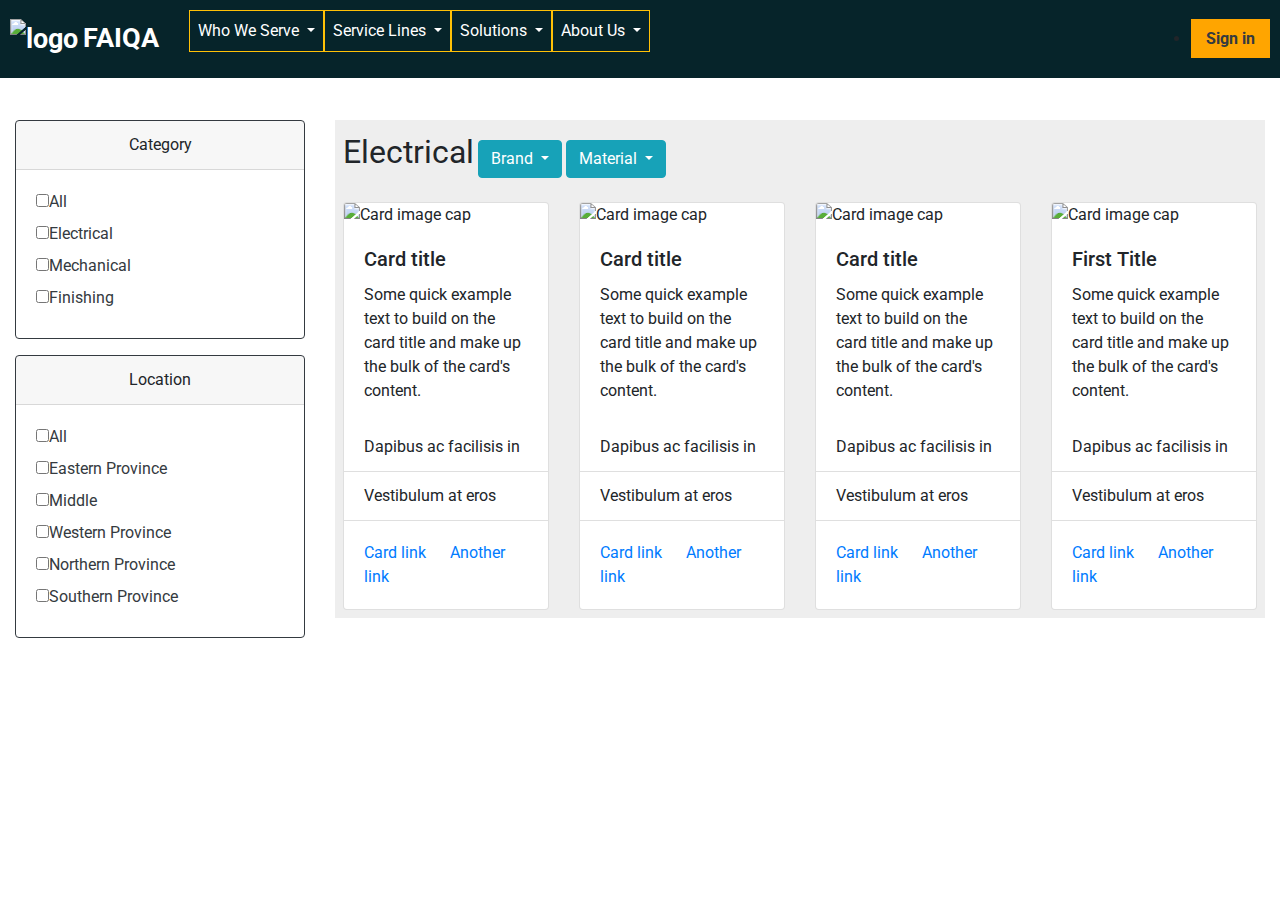
==== materials.html @ 988a04d4 "Update materials.html" ====
<!DOCTYPE html>
<html lang="en" dir="ltr">
  <head>
    <meta name="viewport" content="width=device-width, initial-scale=1.0, maximum-scale=1.0, user-scalable=no" charset="utf-8"/>
    <title>Faiqa</title>

    <!-- Bootstrap css & javascript links -->
     <link rel="stylesheet" href="https://stackpath.bootstrapcdn.com/bootstrap/4.4.1/css/bootstrap.min.css" integrity="sha384-Vkoo8x4CGsO3+Hhxv8T/Q5PaXtkKtu6ug5TOeNV6gBiFeWPGFN9MuhOf23Q9Ifjh" crossorigin="anonymous">
     <!-- CSS Style File -->
     <link rel="stylesheet" href="styles.css">
     <!-- Fonts -->
    <link href="https://fonts.googleapis.com/css2?family=Anton&display=swap" rel="stylesheet">
    <link href="https://fonts.googleapis.com/css2?family=Amiri:wght@700&display=swap" rel="stylesheet">
    <link href="https://fonts.googleapis.com/css2?family=Roboto&display=swap" rel="stylesheet">
    <!-- Font Awesome -->
    <script src="https://kit.fontawesome.com/ab5937a0f1.js" crossorigin="anonymous"></script>
    <style media="screen">
      .hide{
        position: absolute;
        visibility: hidden;
      }

    </style>
  </head>

  <body>
    <!-- Navigation Bar -->
    <nav class="navbar navbar-expand-lg navbar-dark fixed-top" style="padding: 10px; background-color: #06242a;">
      <a class="navbar-brand" href="index.html" style="font-weight: bold; font-size: 1.7rem; margin-right: 30px;"><img src="helmet.png" style="margin-right: 5px;" alt="logo">FAIQA</a>
      <button class="navbar-toggler" type="button" data-toggle="collapse" data-target="#navbarNavDropdown" aria-controls="navbarNavDropdown" aria-expanded="false" aria-label="Toggle navigation">
        <span class="navbar-toggler-icon"></span>
      </button>
      <div class="collapse navbar-collapse" id="navbarNavDropdown">
        <ul class="navbar-nav">
          <li class="nav-item dropdown">
            <a class="text-white nav-link dropdown-toggle border border-warning" href="#" id="navbarDropdownMenuLink" data-toggle="dropdown" aria-haspopup="true" aria-expanded="false">
              Who We Serve
            </a>
          <div class="dropdown-menu" aria-labelledby="navbarDropdownMenuLink">
            <a class="dropdown-item" href="#">Contractors</a>
            <a class="dropdown-item" href="#">Vendors</a>
            <a class="dropdown-item" href="#">Service Providers</a>
          </div>
        </li>
        <li class="nav-item dropdown">
          <a class="text-white nav-link dropdown-toggle border border-warning" href="#" id="navbarDropdownMenuLink" data-toggle="dropdown" aria-haspopup="true" aria-expanded="false">
            Service Lines
          </a>
          <div class="dropdown-menu" aria-labelledby="navbarDropdownMenuLink">
            <a class="dropdown-item" href="#">Residential Construction</a>
            <a class="dropdown-item" href="#">Commerical Construction</a>
            <a class="dropdown-item" href="#">Industrial Construction</a>
          </div>
        </li>
        <li class="nav-item dropdown">
          <a class="text-white nav-link dropdown-toggle border border-warning" href="#" id="navbarDropdownMenuLink" data-toggle="dropdown" aria-haspopup="true" aria-expanded="false">
            Solutions
          </a>
            <div class="dropdown-menu" aria-labelledby="navbarDropdownMenuLink">
              <a class="dropdown-item" href="#">Materials & Equipment<br>Marketplace</a>
              <a class="dropdown-item" href="vendors.html">Vendors & Service Providers<br>Marketplace</a>
              <a class="dropdown-item" href="#">Contractors Marketplace</a>
              <a class="dropdown-item" href="../workers/en.html">Workforce Marketplace</a>
            </div>
          </li>
          <li class="nav-item dropdown">
            <a class="mb-3 text-white nav-link dropdown-toggle border border-warning" href="#" id="navbarDropdownMenuLink" data-toggle="dropdown" aria-haspopup="true" aria-expanded="false">
              About Us
            </a>
            <div class="dropdown-menu" aria-labelledby="navbarDropdownMenuLink">
              <a class="dropdown-item" href="#">Our Team</a>
              <a class="dropdown-item" href="#">Resources</a>
              <a class="dropdown-item" href="#">Careers</a>
            </div>
          </li>
        </ul>
        <li class="nav-item" style="margin-left: auto;">
          <a class="text-dark signin" style="padding: 10px 15px; font-weight: bold; background-color: orange; cursor: pointer;">Sign in</a>
        </li>
      </div>
    </nav>
      <!-- /////////////////////////////////////////////////// CONTENT //////////////////////////////////// -->
    <div class="container-fluid" style="margin-top: 120px;">
      <div class="row">
        <div class="col-sm-12 col-md-3 col-lg-3">
              <div class="card border-dark mb-3" style="max-width: 100%;">
                <div class="card-header" align="center">Category</div>
                <div class="card-body text-dark">
                  <div class="checkbox">
                    <label><input type="checkbox" id="allCategories" value="">All</label>
                  </div>
                  <div class="checkbox elecBox">
                    <label><input type="checkbox" id="electrical" value="">Electrical</label>
                  </div>
                  <div class="checkbox">
                    <label><input type="checkbox" id="mechanical" value="">Mechanical</label>
                  </div>
                  <div class="checkbox disabled">
                    <label><input type="checkbox" id="finishing" value="">Finishing</label>
                  </div>
                </div>
              </div>
              <div class="card border-dark mb-3" style="max-width: 100%;">
                <div class="card-header" align="center">Location</div>
                <div class="card-body text-dark">
                  <div class="checkbox">
                    <label><input type="checkbox" id="allLocations" value="">All</label>
                  </div>
                  <div class="checkbox">
                    <label><input type="checkbox" id="east" value="">Eastern Province</label>
                  </div>
                  <div class="checkbox">
                    <label><input type="checkbox" id="middle" value="">Middle</label>
                  </div>
                  <div class="checkbox disabled">
                    <label><input type="checkbox" id="west" value="">Western Province</label>
                  </div>
                  <div class="checkbox disabled">
                    <label><input type="checkbox" id="north" value="">Northern Province</label>
                  </div>
                  <div class="checkbox disabled">
                    <label><input type="checkbox" id="south" value="">Southern Province</label>
                  </div>
                </div>
              </div>
        </div>
        <div class="col-sm-12 col-md-9 col-lg-9">
          <div class="p-2 mw-100" style="background-color: #eeeeee">
            <span style="font-size: 2rem;">Electrical</span>
            <!-- //////////// Dropdown Menu /////////////// -->
            <div class="btn-group">
              <button type="button" class="btn btn-info dropdown-toggle" data-toggle="dropdown" aria-haspopup="true" aria-expanded="false">
                Brand
              </button>
              <div class="dropdown-menu">
                <form class="px-4 py-3">
                  <div class="form-check">
                    <input type="checkbox" class="form-check-input" id="dropdownCheck">
                    <label class="form-check-label" for="dropdownCheck">
                      GE
                    </label>
                  </div>
                  <div class="form-check">
                    <input type="checkbox" class="form-check-input" id="dropdownCheck">
                    <label class="form-check-label" for="dropdownCheck">
                      Philips
                    </label>
                  </div>
                </form>
              </div>
            </div>
            <!-- /////////////////////END OF DROPDOWN MENU////////// -->
            <!-- //////////// Dropdown Menu /////////////// -->
            <div class="btn-group">
              <button type="button" class="btn btn-info dropdown-toggle" data-toggle="dropdown" aria-haspopup="true" aria-expanded="false">
                Material
              </button>
              <div class="dropdown-menu">
                <form class="px-4 py-3">
                  <div class="form-check">
                    <input type="checkbox" class="form-check-input" id="dropdownCheck">
                    <label class="form-check-label" for="dropdownCheck">
                      Lamps
                    </label>
                  </div>
                  <div class="form-check">
                    <input type="checkbox" class="form-check-input" id="dropdownCheck">
                    <label class="form-check-label" for="dropdownCheck">
                      Switches
                    </label>
                  </div>
                </form>
              </div>
            </div>
            <!-- /////////////////////END OF DROPDOWN MENU////////// -->

            <!-- /////////////////////////// START CARDS ///////////////////////// -->
            <div class="row mt-4">
              <div class="col-sm-12 col-md-6 col-lg-3">
                <div class="card products w-100" style="width: 18rem;">
                  <img class="card-img-top" src="images\electrical\lamps\lamp1.jpg" alt="Card image cap">
                  <div class="card-body">
                    <h5 class="card-title">Card title</h5>
                    <p class="card-text">Some quick example text to build on the card title and make up the bulk of the card's content.</p>
                  </div>
                  <ul class="list-group list-group-flush">
                    <li class="list-group-item">Dapibus ac facilisis in</li>
                    <li class="list-group-item">Vestibulum at eros</li>
                  </ul>
                  <div class="card-body">
                    <a href="#" class="card-link">Card link</a>
                    <a href="#" class="card-link">Another link</a>
                  </div>
                </div>
              </div>
              <div class="col-sm-12 col-md-6 col-lg-3">
                <div class="card products w-100" style="width: 18rem;">
                  <img class="card-img-top" src="images\electrical\lamps\lamp2.jpg" alt="Card image cap">
                  <div class="card-body">
                    <h5 class="card-title">Card title</h5>
                    <p class="card-text">Some quick example text to build on the card title and make up the bulk of the card's content.</p>
                  </div>
                  <ul class="list-group list-group-flush">
                    <li class="list-group-item">Dapibus ac facilisis in</li>
                    <li class="list-group-item">Vestibulum at eros</li>
                  </ul>
                  <div class="card-body">
                    <a href="#" class="card-link">Card link</a>
                    <a href="#" class="card-link">Another link</a>
                  </div>
                </div>
              </div>
              <div class="col-sm-12 col-md-6 col-lg-3">
                <div class="card products w-100" style="width: 18rem;">
                  <img class="card-img-top" src="images\electrical\lamps\lamp3.jpg" alt="Card image cap">
                  <div class="card-body">
                    <h5 class="card-title">Card title</h5>
                    <p class="card-text">Some quick example text to build on the card title and make up the bulk of the card's content.</p>
                  </div>
                  <ul class="list-group list-group-flush">
                    <li class="list-group-item">Dapibus ac facilisis in</li>
                    <li class="list-group-item">Vestibulum at eros</li>
                  </ul>
                  <div class="card-body">
                    <a href="#" class="card-link">Card link</a>
                    <a href="#" class="card-link">Another link</a>
                  </div>
                </div>
              </div>
              <div class="col-sm-12 col-md-6 col-lg-3">
                <div class="card products w-100" style="width: 18rem;">
                  <img class="card-img-top" src="images\electrical\lamps\lamp4.jpg" alt="Card image cap">
                  <div class="card-body">
                    <h5 class="card-title">First Title</h5>
                    <p class="card-text">Some quick example text to build on the card title and make up the bulk of the card's content.</p>
                  </div>
                  <ul class="list-group list-group-flush">
                    <li class="list-group-item">Dapibus ac facilisis in</li>
                    <li class="list-group-item">Vestibulum at eros</li>
                  </ul>
                  <div class="card-body">
                    <a href="#" class="card-link">Card link</a>
                    <a href="#" class="card-link">Another link</a>
                  </div>
                </div>
              </div>
            </div>
          </div>
        </div>
    <!-- JavaScript Bootstrap Links -->
    <script src="zenscroll-latest\zenscroll-min.js"></script>
    <script src="https://code.jquery.com/jquery-3.4.1.slim.min.js" integrity="sha384-J6qa4849blE2+poT4WnyKhv5vZF5SrPo0iEjwBvKU7imGFAV0wwj1yYfoRSJoZ+n" crossorigin="anonymous"></script>
    <script src="https://cdn.jsdelivr.net/npm/popper.js@1.16.0/dist/umd/popper.min.js" integrity="sha384-Q6E9RHvbIyZFJoft+2mJbHaEWldlvI9IOYy5n3zV9zzTtmI3UksdQRVvoxMfooAo" crossorigin="anonymous"></script>
    <script src="https://stackpath.bootstrapcdn.com/bootstrap/4.4.1/js/bootstrap.min.js" integrity="sha384-wfSDF2E50Y2D1uUdj0O3uMBJnjuUD4Ih7YwaYd1iqfktj0Uod8GCExl3Og8ifwB6" crossorigin="anonymous"></script>

    <script type="text/javascript">
    document.querySelector(".signin").addEventListener("click", function(){
      document.querySelector(".signin").classList.add("dim");
      setTimeout(function(){document.querySelector(".signin").classList.remove("dim");}, 150);
    });
    //////////// Testing the Output /////////////////
    console.log(document.getElementsByName("finishingG").length);
    console.log(document.getElementsByName("finishingG")[0].innerText);
    console.log(document.getElementsByName("finishingG")[1].innerText);
    //////////////////////////////////////////////////

    function removeMechanical(){
      document.getElementsByName("mechanicalG")[0].classList.add("hide");
      document.getElementsByName("mechanicalG")[1].classList.add("hide");
    }
    function showMechanical(){
      document.getElementsByName("mechanicalG")[0].classList.remove("hide");
      document.getElementsByName("mechanicalG")[1].classList.remove("hide");
    }
    function removeFinighing(){
      document.getElementsByName("finishingG")[0].classList.add("hide");
      document.getElementsByName("finishingG")[1].classList.add("hide");
    }
    function showFinighing(){
      document.getElementsByName("finishingG")[0].classList.remove("hide");
      document.getElementsByName("finishingG")[1].classList.remove("hide");
    }
    function removeElectrical(){
      document.getElementsByName("electricalG")[0].classList.add("hide");
      document.getElementsByName("electricalG")[1].classList.add("hide");
    }
    function showElectrical(){
      document.getElementsByName("electricalG")[0].classList.remove("hide");
      document.getElementsByName("electricalG")[1].classList.remove("hide");
    }
    function showAllCategories(){
      showFinighing();
      showElectrical();
      showMechanical();
    }

    document.addEventListener("click", function(){
      if(document.getElementById('allCategories').checked || (document.getElementById('electrical').checked &&
      document.getElementById('mechanical').checked &&
      document.getElementById('finishing').checked)){

          document.getElementById('electrical').checked = false;
          document.getElementById('mechanical').checked = false;
          document.getElementById('finishing').checked = false;
          document.getElementById('allCategories').checked = true;

          document.getElementById("electrical").disabled = true;
          document.getElementById("mechanical").disabled = true;
          document.getElementById("finishing").disabled = true;

          showAllCategories();
      }
      else if(!document.getElementById('allCategories').checked){
        document.getElementById("electrical").disabled = false;
        document.getElementById("mechanical").disabled = false;
        document.getElementById("finishing").disabled = false;
      }
      //////////// Electrical Vendors Only ///////
      if(document.getElementById('electrical').checked &&
      !document.getElementById('mechanical').checked &&
      !document.getElementById('finishing').checked)
      {
        showElectrical();
        removeMechanical();
        removeFinighing();
      }
      else if(!document.getElementById('electrical').checked &&
      !document.getElementById('mechanical').checked &&
      !document.getElementById('finishing').checked)
      {
        showAllCategories();
      }
      //////////// Mechanical Vendors Only ///////
      if(document.getElementById('mechanical').checked &&
      !document.getElementById('electrical').checked &&
      !document.getElementById('finishing').checked)
      {
        showMechanical();
        removeElectrical();
        removeFinighing();
      }
      else if(!document.getElementById('electrical').checked &&
      !document.getElementById('mechanical').checked &&
      !document.getElementById('finishing').checked)
      {
        showAllCategories();
      }
      //////////// Finishing Vendors Only ///////
      if(document.getElementById('finishing').checked &&
      !document.getElementById('mechanical').checked &&
      !document.getElementById('electrical').checked)
      {
        showFinighing();
        removeElectrical();
        removeMechanical();
      }
      else if(!document.getElementById('electrical').checked &&
      !document.getElementById('mechanical').checked &&
      !document.getElementById('finishing').checked)
      {
        showAllCategories();
      }
      ////////////////Mechanical & Electrical Vendors Only //////
      if(document.getElementById('electrical').checked &&
      document.getElementById('mechanical').checked &&
      !document.getElementById('finishing').checked)
      {
        showElectrical();
        showMechanical();
        removeFinighing();
      }
      else if(!document.getElementById('electrical').checked &&
      !document.getElementById('mechanical').checked &&
      !document.getElementById('finishing').checked)
      {
        showAllCategories();
      }
      ////////////////Mechanical & Finishing Vendors Only //////
      if(document.getElementById('finishing').checked &&
      document.getElementById('mechanical').checked &&
      !document.getElementById('electrical').checked)
      {
        removeElectrical();
        showMechanical();
        showFinighing();
      }
      else if(!document.getElementById('electrical').checked &&
      !document.getElementById('mechanical').checked &&
      !document.getElementById('finishing').checked)
      {
        showAllCategories();
      }
    });
      // vendorsArray[0].classList.add("hide");
      // vendorsArray[1].classList.add("hide");
      // vendorsArray[2].classList.add("hide");

    // document.addEventListener("click", function(){

    //
    // });
      // if(document.getElementById("allCategories").checked)
      // {
      //   document.getElementById("electrical").disabled = true;
      //   document.getElementById("mechanical").disabled = true;
      //   document.getElementById("finishing").disabled = true;
      // }
      // if(!document.getElementById("allCategories").checked)
      // {
      //   document.getElementById("electrical").disabled = false;
      //   document.getElementById("mechanical").disabled = false;
      //   document.getElementById("finishing").disabled = false;
      // }
      // /////////
      // if(document.getElementById('electrical').checked){
      //   document.getElementById("allCategories").disabled = true;
      //   document.getElementsByName("mechanicalG")[0].classList.add("hide");
      //   document.getElementsByName("finishingG")[0].classList.add("hide");
      // }
      // if(!document.getElementById('electrical').checked){
      //   document.getElementById("allCategories").disabled = false;
      //   document.getElementsByName("mechanicalG")[0].classList.remove("hide");
      //   document.getElementsByName("finishingG")[0].classList.remove("hide");
      // }
      // ////////
      // if(document.getElementById('mechanical').checked){
      //   document.getElementById("allCategories").disabled = true;
      //   document.getElementsByName("electricalG")[0].classList.add("hide");
      //   document.getElementsByName("finishingG")[0].classList.add("hide");
      // }
      // if(!document.getElementById('mechanical').checked){
      //   document.getElementById("allCategories").disabled = false;
      //   document.getElementsByName("electricalG")[0].classList.remove("hide");
      //   document.getElementsByName("finishingG")[0].classList.remove("hide");
      // }
    //
    // });

    </script>
  </body>
</html>
---- styles.css ----
body {
    overflow-x: hidden;
    box-sizing: border-box;
    width: auto;
}
.dim{
opacity: 0.5;
}
.row {
    margin-right: -15px;
    margin-left: -15px;
}
.learnmore:hover{
  cursor: pointer;
}
.fab:hover{
  opacity: 0.7;
  cursor: pointer;
}
@media screen and (min-width: 768px) {
  .vendorsContainer{
    margin: 100px;
  }
}
@media screen and (min-width: 768px) {
  footer .brdr{
    border-right: solid 2px;
    border-color: orange;
  }
}
@media screen and (max-width: 768px) {
  footer .brdr{
    border-bottom: solid 2px;
    border-color: orange;
  }
}
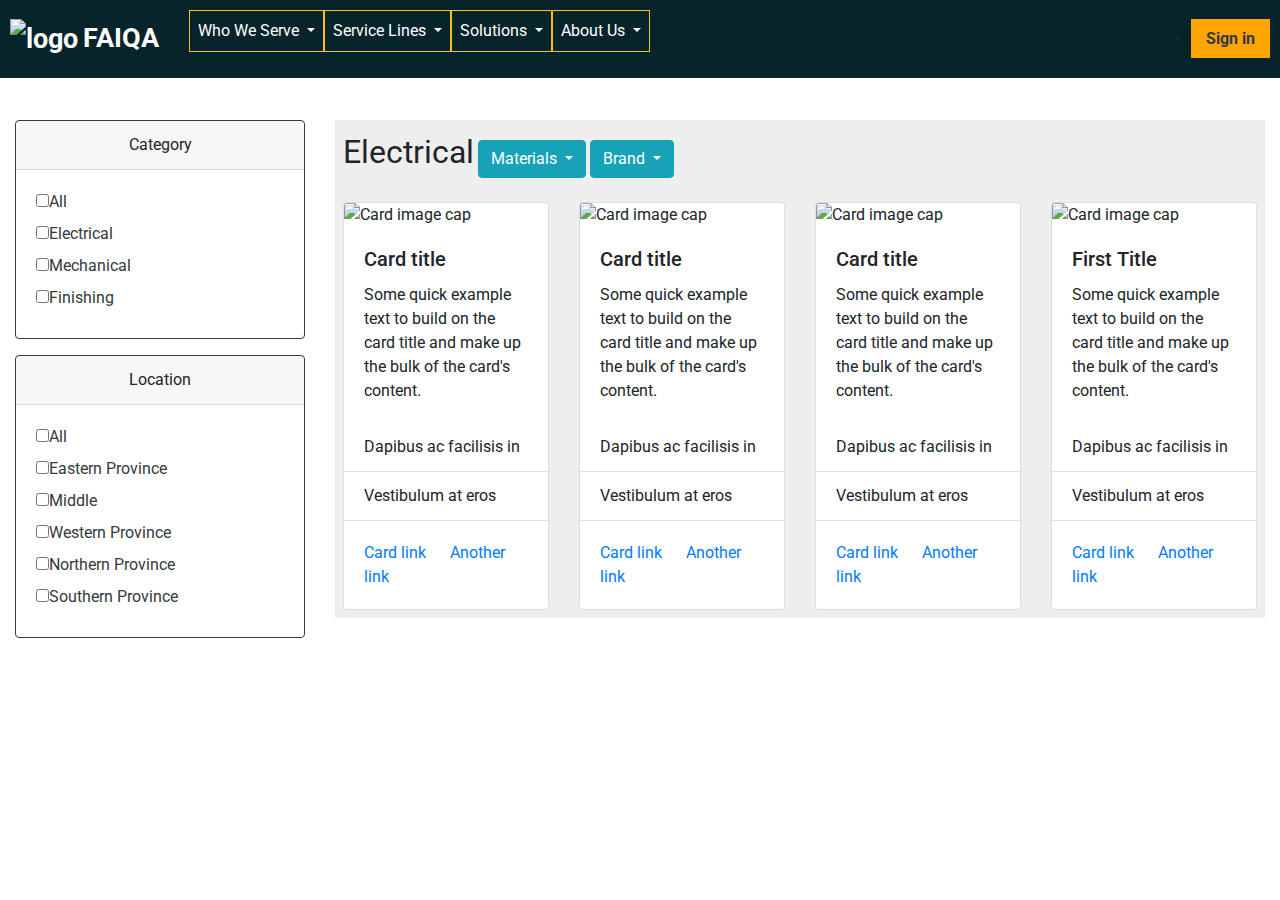
==== commit 37447b92: "Update materials.html" ====
--- a/materials.html
+++ b/materials.html
@@ -130,30 +130,7 @@
             <!-- //////////// Dropdown Menu /////////////// -->
             <div class="btn-group">
               <button type="button" class="btn btn-info dropdown-toggle" data-toggle="dropdown" aria-haspopup="true" aria-expanded="false">
-                Brand
-              </button>
-              <div class="dropdown-menu">
-                <form class="px-4 py-3">
-                  <div class="form-check">
-                    <input type="checkbox" class="form-check-input" id="dropdownCheck">
-                    <label class="form-check-label" for="dropdownCheck">
-                      GE
-                    </label>
-                  </div>
-                  <div class="form-check">
-                    <input type="checkbox" class="form-check-input" id="dropdownCheck">
-                    <label class="form-check-label" for="dropdownCheck">
-                      Philips
-                    </label>
-                  </div>
-                </form>
-              </div>
-            </div>
-            <!-- /////////////////////END OF DROPDOWN MENU////////// -->
-            <!-- //////////// Dropdown Menu /////////////// -->
-            <div class="btn-group">
-              <button type="button" class="btn btn-info dropdown-toggle" data-toggle="dropdown" aria-haspopup="true" aria-expanded="false">
-                Material
+                Materials
               </button>
               <div class="dropdown-menu">
                 <form class="px-4 py-3">
@@ -173,6 +150,29 @@
               </div>
             </div>
             <!-- /////////////////////END OF DROPDOWN MENU////////// -->
+            <!-- //////////// Dropdown Menu /////////////// -->
+            <div class="btn-group">
+              <button type="button" class="btn btn-info dropdown-toggle" data-toggle="dropdown" aria-haspopup="true" aria-expanded="false">
+                Brand
+              </button>
+              <div class="dropdown-menu">
+                <form class="px-4 py-3">
+                  <div class="form-check">
+                    <input type="checkbox" class="form-check-input" id="dropdownCheck">
+                    <label class="form-check-label" for="dropdownCheck">
+                      General Electric
+                    </label>
+                  </div>
+                  <div class="form-check">
+                    <input type="checkbox" class="form-check-input" id="dropdownCheck">
+                    <label class="form-check-label" for="dropdownCheck">
+                      Philips
+                    </label>
+                  </div>
+                </form>
+              </div>
+            </div>
+            <!-- /////////////////////END OF DROPDOWN MENU////////// -->
 
             <!-- /////////////////////////// START CARDS ///////////////////////// -->
             <div class="row mt-4">
@@ -195,7 +195,7 @@
               </div>
               <div class="col-sm-12 col-md-6 col-lg-3">
                 <div class="card products w-100" style="width: 18rem;">
-                  <img class="card-img-top" src="images\electrical\lamps\lamp2.jpg" alt="Card image cap">
+                  <img class="card-img-top" src="images\electrical\lamps\lamp1.jpg" alt="Card image cap">
                   <div class="card-body">
                     <h5 class="card-title">Card title</h5>
                     <p class="card-text">Some quick example text to build on the card title and make up the bulk of the card's content.</p>
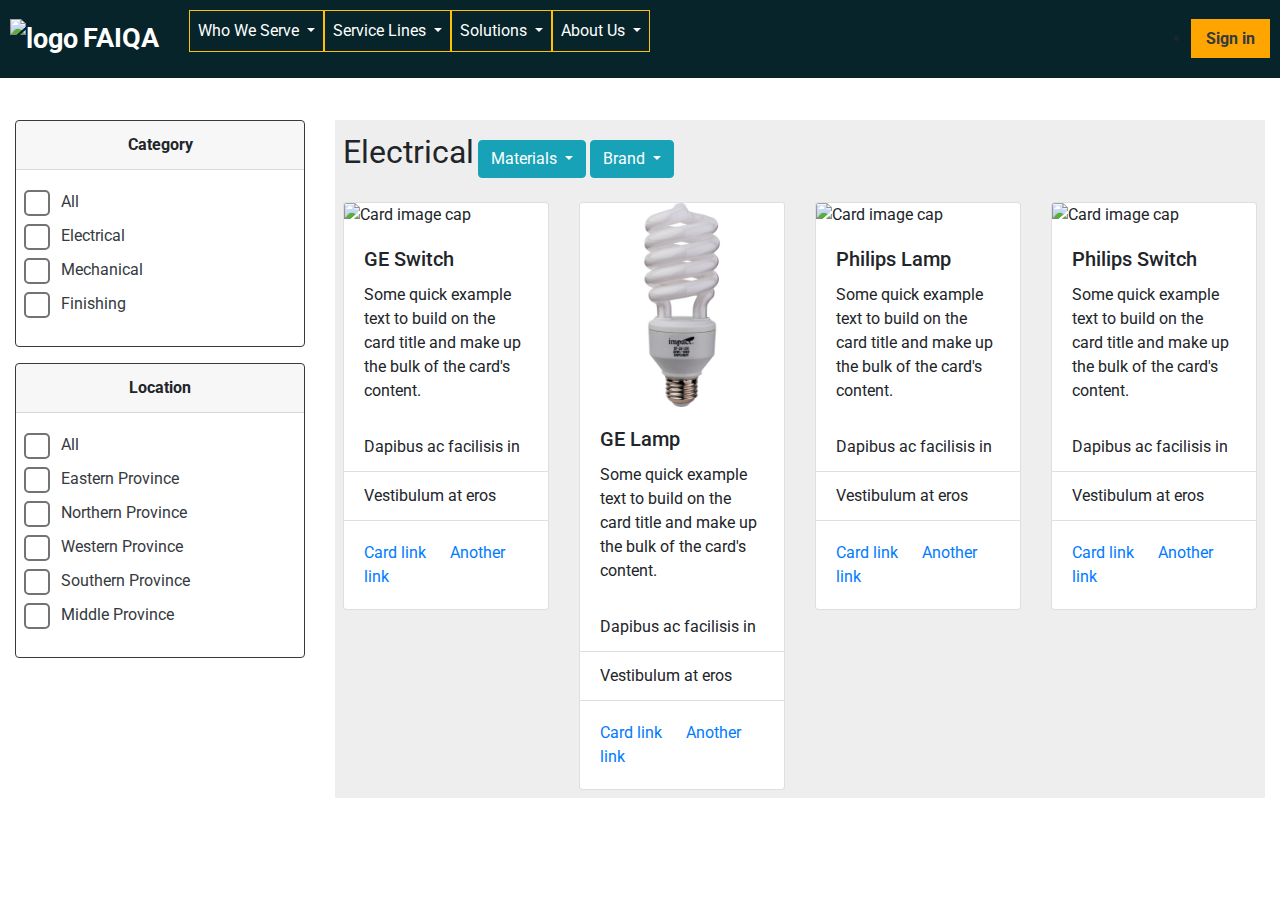
==== commit 6d682006: "updated website files" ====
--- a/materials.html
+++ b/materials.html
@@ -3,7 +3,6 @@
   <head>
     <meta name="viewport" content="width=device-width, initial-scale=1.0, maximum-scale=1.0, user-scalable=no" charset="utf-8"/>
     <title>Faiqa</title>
-
     <!-- Bootstrap css & javascript links -->
      <link rel="stylesheet" href="https://stackpath.bootstrapcdn.com/bootstrap/4.4.1/css/bootstrap.min.css" integrity="sha384-Vkoo8x4CGsO3+Hhxv8T/Q5PaXtkKtu6ug5TOeNV6gBiFeWPGFN9MuhOf23Q9Ifjh" crossorigin="anonymous">
      <!-- CSS Style File -->
@@ -14,17 +13,10 @@
     <link href="https://fonts.googleapis.com/css2?family=Roboto&display=swap" rel="stylesheet">
     <!-- Font Awesome -->
     <script src="https://kit.fontawesome.com/ab5937a0f1.js" crossorigin="anonymous"></script>
-    <style media="screen">
-      .hide{
-        position: absolute;
-        visibility: hidden;
-      }
-
-    </style>
   </head>
 
   <body>
-    <!-- Navigation Bar -->
+<!-- ////////////////////////////////////// START NAVIGATION BAR ////////////////////////////////////////// -->
     <nav class="navbar navbar-expand-lg navbar-dark fixed-top" style="padding: 10px; background-color: #06242a;">
       <a class="navbar-brand" href="index.html" style="font-weight: bold; font-size: 1.7rem; margin-right: 30px;"><img src="helmet.png" style="margin-right: 5px;" alt="logo">FAIQA</a>
       <button class="navbar-toggler" type="button" data-toggle="collapse" data-target="#navbarNavDropdown" aria-controls="navbarNavDropdown" aria-expanded="false" aria-label="Toggle navigation">
@@ -60,7 +52,6 @@
               <a class="dropdown-item" href="#">Materials & Equipment<br>Marketplace</a>
               <a class="dropdown-item" href="vendors.html">Vendors & Service Providers<br>Marketplace</a>
               <a class="dropdown-item" href="#">Contractors Marketplace</a>
-              <a class="dropdown-item" href="../workers/en.html">Workforce Marketplace</a>
             </div>
           </li>
           <li class="nav-item dropdown">
@@ -79,55 +70,105 @@
         </li>
       </div>
     </nav>
-      <!-- /////////////////////////////////////////////////// CONTENT //////////////////////////////////// -->
+<!-- ///////////////////////////////// END NAVIGATION BAR //////////////////////////////////// -->
+
+<!-- //////////////////////////////////// START PAGE CONTENT ////////////////////////////////////// -->
+
+<!-- //////////////////////////////// START CATEGORY FILTERING MENUS /////////////////////////////////// -->
     <div class="container-fluid" style="margin-top: 120px;">
       <div class="row">
         <div class="col-sm-12 col-md-3 col-lg-3">
               <div class="card border-dark mb-3" style="max-width: 100%;">
-                <div class="card-header" align="center">Category</div>
+                <div class="card-header" align="center" style="font-weight: bold;">Category</div>
                 <div class="card-body text-dark">
-                  <div class="checkbox">
-                    <label><input type="checkbox" id="allCategories" value="">All</label>
-                  </div>
-                  <div class="checkbox elecBox">
-                    <label><input type="checkbox" id="electrical" value="">Electrical</label>
-                  </div>
-                  <div class="checkbox">
-                    <label><input type="checkbox" id="mechanical" value="">Mechanical</label>
-                  </div>
-                  <div class="checkbox disabled">
-                    <label><input type="checkbox" id="finishing" value="">Finishing</label>
-                  </div>
-                </div>
-              </div>
+                    <div class="checkbox ml-2">
+                      <label class="checkbox-bootstrap checkbox-lg">
+                          <input type="checkbox" id="allCategories">
+                          <span class="checkbox-placeholder"></span>
+                          All
+                      </label>
+                    </div>
+                    <div class="checkbox ml-2">
+                      <label class="checkbox-bootstrap checkbox-lg">
+                         <input type="checkbox" id="electrical">
+                         <span class="checkbox-placeholder"></span>
+                         Electrical
+                      </label>
+                    </div>
+                    <div class="checkbox ml-2">
+                      <label class="checkbox-bootstrap checkbox-lg">
+                          <input type="checkbox" id="mechanical">
+                          <span class="checkbox-placeholder"></span>
+                          Mechanical
+                      </label>
+                    </div>
+                    <div class="checkbox ml-2">
+                      <label class="checkbox-bootstrap checkbox-lg">
+                         <input type="checkbox" id="finishing">
+                         <span class="checkbox-placeholder"></span>
+                         Finishing
+                      </label>
+                    </div>
+                </div>
+              </div>
+<!-- //////////////////////////////// END CATEGORY FILTERING MENUS /////////////////////////////////// -->
+
+<!-- //////////////////////////////// START LOCATION FILTERING MENUS /////////////////////////////////// -->
               <div class="card border-dark mb-3" style="max-width: 100%;">
-                <div class="card-header" align="center">Location</div>
+                <div class="card-header" align="center" style="font-weight: bold;">Location</div>
                 <div class="card-body text-dark">
-                  <div class="checkbox">
-                    <label><input type="checkbox" id="allLocations" value="">All</label>
-                  </div>
-                  <div class="checkbox">
-                    <label><input type="checkbox" id="east" value="">Eastern Province</label>
-                  </div>
-                  <div class="checkbox">
-                    <label><input type="checkbox" id="middle" value="">Middle</label>
-                  </div>
-                  <div class="checkbox disabled">
-                    <label><input type="checkbox" id="west" value="">Western Province</label>
-                  </div>
-                  <div class="checkbox disabled">
-                    <label><input type="checkbox" id="north" value="">Northern Province</label>
-                  </div>
-                  <div class="checkbox disabled">
-                    <label><input type="checkbox" id="south" value="">Southern Province</label>
+                  <div class="checkbox ml-2">
+                    <label class="checkbox-bootstrap checkbox-lg">
+                       <input type="checkbox" id="allLocations">
+                       <span class="checkbox-placeholder"></span>
+                       All
+                    </label>
+                  </div>
+                  <div class="checkbox ml-2">
+                    <label class="checkbox-bootstrap checkbox-lg">
+                       <input type="checkbox" id="east">
+                       <span class="checkbox-placeholder"></span>
+                       Eastern Province
+                    </label>
+                  </div>
+                  <div class="checkbox ml-2">
+                    <label class="checkbox-bootstrap checkbox-lg">
+                       <input type="checkbox" id="north">
+                       <span class="checkbox-placeholder"></span>
+                       Northern Province
+                    </label>
+                  </div>
+                  <div class="checkbox ml-2">
+                    <label class="checkbox-bootstrap checkbox-lg">
+                       <input type="checkbox" id="west">
+                       <span class="checkbox-placeholder"></span>
+                       Western Province
+                    </label>
+                  </div>
+                  <div class="checkbox ml-2">
+                    <label class="checkbox-bootstrap checkbox-lg">
+                       <input type="checkbox" id="south">
+                       <span class="checkbox-placeholder"></span>
+                       Southern Province
+                    </label>
+                  </div>
+                  <div class="checkbox ml-2">
+                    <label class="checkbox-bootstrap checkbox-lg">
+                       <input type="checkbox" id="middle">
+                       <span class="checkbox-placeholder"></span>
+                       Middle Province
+                    </label>
                   </div>
                 </div>
               </div>
         </div>
-        <div class="col-sm-12 col-md-9 col-lg-9">
-          <div class="p-2 mw-100" style="background-color: #eeeeee">
-            <span style="font-size: 2rem;">Electrical</span>
-            <!-- //////////// Dropdown Menu /////////////// -->
+<!-- //////////////////////////////// END LOCATION FILTERING MENUS /////////////////////////////////// -->
+
+<!-- /////////////////////////////// START ELECTRICAL PRODUCTS MAIN CARD /////////////////////////////-->
+      <div class="col-sm-12 col-md-9 col-lg-9">
+        <div class="p-2 mw-100" style="background-color: #eeeeee">
+          <span style="font-size: 2rem;">Electrical</span>
+<!-- ///////////////////////////////// START MATERIALS FILTERING MENUS /////////////////////////////////// -->
             <div class="btn-group">
               <button type="button" class="btn btn-info dropdown-toggle" data-toggle="dropdown" aria-haspopup="true" aria-expanded="false">
                 Materials
@@ -135,52 +176,65 @@
               <div class="dropdown-menu">
                 <form class="px-4 py-3">
                   <div class="form-check">
-                    <input type="checkbox" class="form-check-input" id="dropdownCheck">
-                    <label class="form-check-label" for="dropdownCheck">
+                    <input type="checkbox" class="form-check-input" id="allElectricalMaterialsCheckbox">
+                    <label class="form-check-label" for="allElectricalMaterialsCheckbox">
+                      All
+                    </label>
+                  </div>
+                  <div class="form-check">
+                    <input type="checkbox" class="form-check-input" id="lampsMaterialsCheckbox">
+                    <label class="form-check-label" for="lampsMaterialsCheckbox">
                       Lamps
                     </label>
                   </div>
                   <div class="form-check">
-                    <input type="checkbox" class="form-check-input" id="dropdownCheck">
-                    <label class="form-check-label" for="dropdownCheck">
+                    <input type="checkbox" class="form-check-input" id="switchesMaterialsCheckbox">
+                    <label class="form-check-label" for="switchesMaterialsCheckbox">
                       Switches
                     </label>
                   </div>
                 </form>
               </div>
             </div>
-            <!-- /////////////////////END OF DROPDOWN MENU////////// -->
-            <!-- //////////// Dropdown Menu /////////////// -->
-            <div class="btn-group">
+<!-- ///////////////////////////////// END MATERIALS FILTERING MENUS /////////////////////////////////// -->
+
+<!-- ////////////////////////////// START BRANDS FILTERING MENUS //////////////////////////////// -->
+           <div class="btn-group">
               <button type="button" class="btn btn-info dropdown-toggle" data-toggle="dropdown" aria-haspopup="true" aria-expanded="false">
                 Brand
               </button>
               <div class="dropdown-menu">
                 <form class="px-4 py-3">
                   <div class="form-check">
-                    <input type="checkbox" class="form-check-input" id="dropdownCheck">
-                    <label class="form-check-label" for="dropdownCheck">
-                      General Electric
-                    </label>
-                  </div>
-                  <div class="form-check">
-                    <input type="checkbox" class="form-check-input" id="dropdownCheck">
-                    <label class="form-check-label" for="dropdownCheck">
+                    <input type="checkbox" class="form-check-input" id="allBrandsCheckbox">
+                    <label class="form-check-label" for="allBrandsCheckbox">
+                      All
+                    </label>
+                  </div>
+                  <div class="form-check">
+                    <input type="checkbox" class="form-check-input" id="geBrandsCheckbox">
+                    <label class="form-check-label" for="geBrandsCheckbox">
+                      GE
+                    </label>
+                  </div>
+                  <div class="form-check">
+                    <input type="checkbox" class="form-check-input" id="philipsBrandsCheckbox">
+                    <label class="form-check-label" for="philipsBrandsCheckbox">
                       Philips
                     </label>
                   </div>
                 </form>
               </div>
             </div>
-            <!-- /////////////////////END OF DROPDOWN MENU////////// -->
-
-            <!-- /////////////////////////// START CARDS ///////////////////////// -->
+<!-- ////////////////////////////// END BRANDS FILTERING MENUS //////////////////////////////// -->
+
+<!-- //////////////////////////////////// START ELECTRICAL PRODUCTS CARDS ////////////////////////////////////// -->
             <div class="row mt-4">
-              <div class="col-sm-12 col-md-6 col-lg-3">
-                <div class="card products w-100" style="width: 18rem;">
+              <div class="col-sm-12 col-md-6 col-lg-3 material ge switch">
+                <div class="card w-100" style="width: 18rem;">
                   <img class="card-img-top" src="images\electrical\lamps\lamp1.jpg" alt="Card image cap">
                   <div class="card-body">
-                    <h5 class="card-title">Card title</h5>
+                    <h5 class="card-title">GE Switch</h5>
                     <p class="card-text">Some quick example text to build on the card title and make up the bulk of the card's content.</p>
                   </div>
                   <ul class="list-group list-group-flush">
@@ -193,11 +247,11 @@
                   </div>
                 </div>
               </div>
-              <div class="col-sm-12 col-md-6 col-lg-3">
-                <div class="card products w-100" style="width: 18rem;">
-                  <img class="card-img-top" src="images\electrical\lamps\lamp1.jpg" alt="Card image cap">
-                  <div class="card-body">
-                    <h5 class="card-title">Card title</h5>
+              <div class="col-sm-12 col-md-6 col-lg-3 material ge lamp">
+                <div class="card w-100" style="width: 18rem;">
+                  <img class="card-img-top" src="images\electrical\lamps\lamp2.jpg" alt="Card image cap">
+                  <div class="card-body">
+                    <h5 class="card-title">GE Lamp</h5>
                     <p class="card-text">Some quick example text to build on the card title and make up the bulk of the card's content.</p>
                   </div>
                   <ul class="list-group list-group-flush">
@@ -210,11 +264,11 @@
                   </div>
                 </div>
               </div>
-              <div class="col-sm-12 col-md-6 col-lg-3">
-                <div class="card products w-100" style="width: 18rem;">
+              <div class="col-sm-12 col-md-6 col-lg-3 material philips lamp">
+                <div class="card w-100" style="width: 18rem;">
                   <img class="card-img-top" src="images\electrical\lamps\lamp3.jpg" alt="Card image cap">
                   <div class="card-body">
-                    <h5 class="card-title">Card title</h5>
+                    <h5 class="card-title">Philips Lamp</h5>
                     <p class="card-text">Some quick example text to build on the card title and make up the bulk of the card's content.</p>
                   </div>
                   <ul class="list-group list-group-flush">
@@ -227,11 +281,11 @@
                   </div>
                 </div>
               </div>
-              <div class="col-sm-12 col-md-6 col-lg-3">
-                <div class="card products w-100" style="width: 18rem;">
+              <div class="col-sm-12 col-md-6 col-lg-3 material philips switch">
+                <div class="card w-100" style="width: 18rem;">
                   <img class="card-img-top" src="images\electrical\lamps\lamp4.jpg" alt="Card image cap">
                   <div class="card-body">
-                    <h5 class="card-title">First Title</h5>
+                    <h5 class="card-title">Philips Switch</h5>
                     <p class="card-text">Some quick example text to build on the card title and make up the bulk of the card's content.</p>
                   </div>
                   <ul class="list-group list-group-flush">
@@ -245,197 +299,24 @@
                 </div>
               </div>
             </div>
+<!-- //////////////////////////////////// END PRODUCT CARDS ////////////////////////////////////// -->
           </div>
         </div>
+<!-- /////////////////////////////// END ELECTRICAL PRODUCTS MAIN CARD /////////////////////////////-->
+<!-- //////////////////////////////////// END PAGE CONTENT ////////////////////////////////////// -->
+
     <!-- JavaScript Bootstrap Links -->
-    <script src="zenscroll-latest\zenscroll-min.js"></script>
+    <!-- <script src="zenscroll-latest\zenscroll-min.js"></script> -->
     <script src="https://code.jquery.com/jquery-3.4.1.slim.min.js" integrity="sha384-J6qa4849blE2+poT4WnyKhv5vZF5SrPo0iEjwBvKU7imGFAV0wwj1yYfoRSJoZ+n" crossorigin="anonymous"></script>
     <script src="https://cdn.jsdelivr.net/npm/popper.js@1.16.0/dist/umd/popper.min.js" integrity="sha384-Q6E9RHvbIyZFJoft+2mJbHaEWldlvI9IOYy5n3zV9zzTtmI3UksdQRVvoxMfooAo" crossorigin="anonymous"></script>
     <script src="https://stackpath.bootstrapcdn.com/bootstrap/4.4.1/js/bootstrap.min.js" integrity="sha384-wfSDF2E50Y2D1uUdj0O3uMBJnjuUD4Ih7YwaYd1iqfktj0Uod8GCExl3Og8ifwB6" crossorigin="anonymous"></script>
 
     <script type="text/javascript">
     document.querySelector(".signin").addEventListener("click", function(){
-      document.querySelector(".signin").classList.add("dim");
+      document.querySelector(".signin").classLst.add("dim");
       setTimeout(function(){document.querySelector(".signin").classList.remove("dim");}, 150);
     });
-    //////////// Testing the Output /////////////////
-    console.log(document.getElementsByName("finishingG").length);
-    console.log(document.getElementsByName("finishingG")[0].innerText);
-    console.log(document.getElementsByName("finishingG")[1].innerText);
-    //////////////////////////////////////////////////
-
-    function removeMechanical(){
-      document.getElementsByName("mechanicalG")[0].classList.add("hide");
-      document.getElementsByName("mechanicalG")[1].classList.add("hide");
-    }
-    function showMechanical(){
-      document.getElementsByName("mechanicalG")[0].classList.remove("hide");
-      document.getElementsByName("mechanicalG")[1].classList.remove("hide");
-    }
-    function removeFinighing(){
-      document.getElementsByName("finishingG")[0].classList.add("hide");
-      document.getElementsByName("finishingG")[1].classList.add("hide");
-    }
-    function showFinighing(){
-      document.getElementsByName("finishingG")[0].classList.remove("hide");
-      document.getElementsByName("finishingG")[1].classList.remove("hide");
-    }
-    function removeElectrical(){
-      document.getElementsByName("electricalG")[0].classList.add("hide");
-      document.getElementsByName("electricalG")[1].classList.add("hide");
-    }
-    function showElectrical(){
-      document.getElementsByName("electricalG")[0].classList.remove("hide");
-      document.getElementsByName("electricalG")[1].classList.remove("hide");
-    }
-    function showAllCategories(){
-      showFinighing();
-      showElectrical();
-      showMechanical();
-    }
-
-    document.addEventListener("click", function(){
-      if(document.getElementById('allCategories').checked || (document.getElementById('electrical').checked &&
-      document.getElementById('mechanical').checked &&
-      document.getElementById('finishing').checked)){
-
-          document.getElementById('electrical').checked = false;
-          document.getElementById('mechanical').checked = false;
-          document.getElementById('finishing').checked = false;
-          document.getElementById('allCategories').checked = true;
-
-          document.getElementById("electrical").disabled = true;
-          document.getElementById("mechanical").disabled = true;
-          document.getElementById("finishing").disabled = true;
-
-          showAllCategories();
-      }
-      else if(!document.getElementById('allCategories').checked){
-        document.getElementById("electrical").disabled = false;
-        document.getElementById("mechanical").disabled = false;
-        document.getElementById("finishing").disabled = false;
-      }
-      //////////// Electrical Vendors Only ///////
-      if(document.getElementById('electrical').checked &&
-      !document.getElementById('mechanical').checked &&
-      !document.getElementById('finishing').checked)
-      {
-        showElectrical();
-        removeMechanical();
-        removeFinighing();
-      }
-      else if(!document.getElementById('electrical').checked &&
-      !document.getElementById('mechanical').checked &&
-      !document.getElementById('finishing').checked)
-      {
-        showAllCategories();
-      }
-      //////////// Mechanical Vendors Only ///////
-      if(document.getElementById('mechanical').checked &&
-      !document.getElementById('electrical').checked &&
-      !document.getElementById('finishing').checked)
-      {
-        showMechanical();
-        removeElectrical();
-        removeFinighing();
-      }
-      else if(!document.getElementById('electrical').checked &&
-      !document.getElementById('mechanical').checked &&
-      !document.getElementById('finishing').checked)
-      {
-        showAllCategories();
-      }
-      //////////// Finishing Vendors Only ///////
-      if(document.getElementById('finishing').checked &&
-      !document.getElementById('mechanical').checked &&
-      !document.getElementById('electrical').checked)
-      {
-        showFinighing();
-        removeElectrical();
-        removeMechanical();
-      }
-      else if(!document.getElementById('electrical').checked &&
-      !document.getElementById('mechanical').checked &&
-      !document.getElementById('finishing').checked)
-      {
-        showAllCategories();
-      }
-      ////////////////Mechanical & Electrical Vendors Only //////
-      if(document.getElementById('electrical').checked &&
-      document.getElementById('mechanical').checked &&
-      !document.getElementById('finishing').checked)
-      {
-        showElectrical();
-        showMechanical();
-        removeFinighing();
-      }
-      else if(!document.getElementById('electrical').checked &&
-      !document.getElementById('mechanical').checked &&
-      !document.getElementById('finishing').checked)
-      {
-        showAllCategories();
-      }
-      ////////////////Mechanical & Finishing Vendors Only //////
-      if(document.getElementById('finishing').checked &&
-      document.getElementById('mechanical').checked &&
-      !document.getElementById('electrical').checked)
-      {
-        removeElectrical();
-        showMechanical();
-        showFinighing();
-      }
-      else if(!document.getElementById('electrical').checked &&
-      !document.getElementById('mechanical').checked &&
-      !document.getElementById('finishing').checked)
-      {
-        showAllCategories();
-      }
-    });
-      // vendorsArray[0].classList.add("hide");
-      // vendorsArray[1].classList.add("hide");
-      // vendorsArray[2].classList.add("hide");
-
-    // document.addEventListener("click", function(){
-
-    //
-    // });
-      // if(document.getElementById("allCategories").checked)
-      // {
-      //   document.getElementById("electrical").disabled = true;
-      //   document.getElementById("mechanical").disabled = true;
-      //   document.getElementById("finishing").disabled = true;
-      // }
-      // if(!document.getElementById("allCategories").checked)
-      // {
-      //   document.getElementById("electrical").disabled = false;
-      //   document.getElementById("mechanical").disabled = false;
-      //   document.getElementById("finishing").disabled = false;
-      // }
-      // /////////
-      // if(document.getElementById('electrical').checked){
-      //   document.getElementById("allCategories").disabled = true;
-      //   document.getElementsByName("mechanicalG")[0].classList.add("hide");
-      //   document.getElementsByName("finishingG")[0].classList.add("hide");
-      // }
-      // if(!document.getElementById('electrical').checked){
-      //   document.getElementById("allCategories").disabled = false;
-      //   document.getElementsByName("mechanicalG")[0].classList.remove("hide");
-      //   document.getElementsByName("finishingG")[0].classList.remove("hide");
-      // }
-      // ////////
-      // if(document.getElementById('mechanical').checked){
-      //   document.getElementById("allCategories").disabled = true;
-      //   document.getElementsByName("electricalG")[0].classList.add("hide");
-      //   document.getElementsByName("finishingG")[0].classList.add("hide");
-      // }
-      // if(!document.getElementById('mechanical').checked){
-      //   document.getElementById("allCategories").disabled = false;
-      //   document.getElementsByName("electricalG")[0].classList.remove("hide");
-      //   document.getElementsByName("finishingG")[0].classList.remove("hide");
-      // }
-    //
-    // });
-
     </script>
+    <script src="electricalFilter.js" type="text/javascript"></script>
   </body>
 </html>
--- a/styles.css
+++ b/styles.css
@@ -17,6 +17,86 @@
   opacity: 0.7;
   cursor: pointer;
 }
+.hide{
+  position: absolute;
+  visibility: hidden;
+}
+
+/* ////////////////////// START "Categories & Locations Filters-Larger Bootstrap Checkbox CSS Code" //////////////////// */
+:root {
+  /* larger checkbox */
+}
+:root label.checkbox-bootstrap input[type=checkbox] {
+  /* hide original check box */
+  opacity: 0;
+  position: absolute;
+  /* find the nearest span with checkbox-placeholder class and draw custom checkbox */
+  /* draw checkmark before the span placeholder when original hidden input is checked */
+  /* disabled checkbox style */
+  /* disabled and checked checkbox style */
+  /* when the checkbox is focused with tab key show dots arround */
+}
+:root label.checkbox-bootstrap input[type=checkbox] + span.checkbox-placeholder {
+  width: 14px;
+  height: 14px;
+  border: 1px solid;
+  border-radius: 3px;
+  /*checkbox border color*/
+  border-color: #737373;
+  display: inline-block;
+  cursor: pointer;
+  margin: 0 7px 0 -20px;
+  vertical-align: middle;
+  text-align: center;
+}
+:root label.checkbox-bootstrap input[type=checkbox]:checked + span.checkbox-placeholder {
+  background: #0ccce4;
+}
+:root label.checkbox-bootstrap input[type=checkbox]:checked + span.checkbox-placeholder:before {
+  display: inline-block;
+  position: relative;
+  vertical-align: text-top;
+  width: 5px;
+  height: 9px;
+  /*checkmark arrow color*/
+  border: solid white;
+  border-width: 0 2px 2px 0;
+  /*can be done with post css autoprefixer*/
+  -webkit-transform: rotate(45deg);
+  -moz-transform: rotate(45deg);
+  -ms-transform: rotate(45deg);
+  -o-transform: rotate(45deg);
+  transform: rotate(45deg);
+  content: "";
+}
+:root label.checkbox-bootstrap input[type=checkbox]:disabled + span.checkbox-placeholder {
+  background: #ececec;
+  border-color: #c3c2c2;
+}
+:root label.checkbox-bootstrap input[type=checkbox]:checked:disabled + span.checkbox-placeholder {
+  background: #d6d6d6;
+  border-color: #bdbdbd;
+}
+:root label.checkbox-bootstrap input[type=checkbox]:focus:not(:hover) + span.checkbox-placeholder {
+  outline: 1px dotted black;
+}
+:root label.checkbox-bootstrap.checkbox-lg input[type=checkbox] + span.checkbox-placeholder {
+  width: 26px;
+  height: 26px;
+  border: 2px solid;
+  border-radius: 5px;
+  /*checkbox border color*/
+  border-color: #737373;
+}
+:root label.checkbox-bootstrap.checkbox-lg input[type=checkbox]:checked + span.checkbox-placeholder:before {
+  width: 9px;
+  height: 15px;
+  /*checkmark arrow color*/
+  border: solid white;
+  border-width: 0 3px 3px 0;
+}
+/* ////////////////////// END "Categories & Locations Filters-Larger Bootstrap Checkbox CSS Code" //////////////////// */
+
 @media screen and (min-width: 768px) {
   .vendorsContainer{
     margin: 100px;
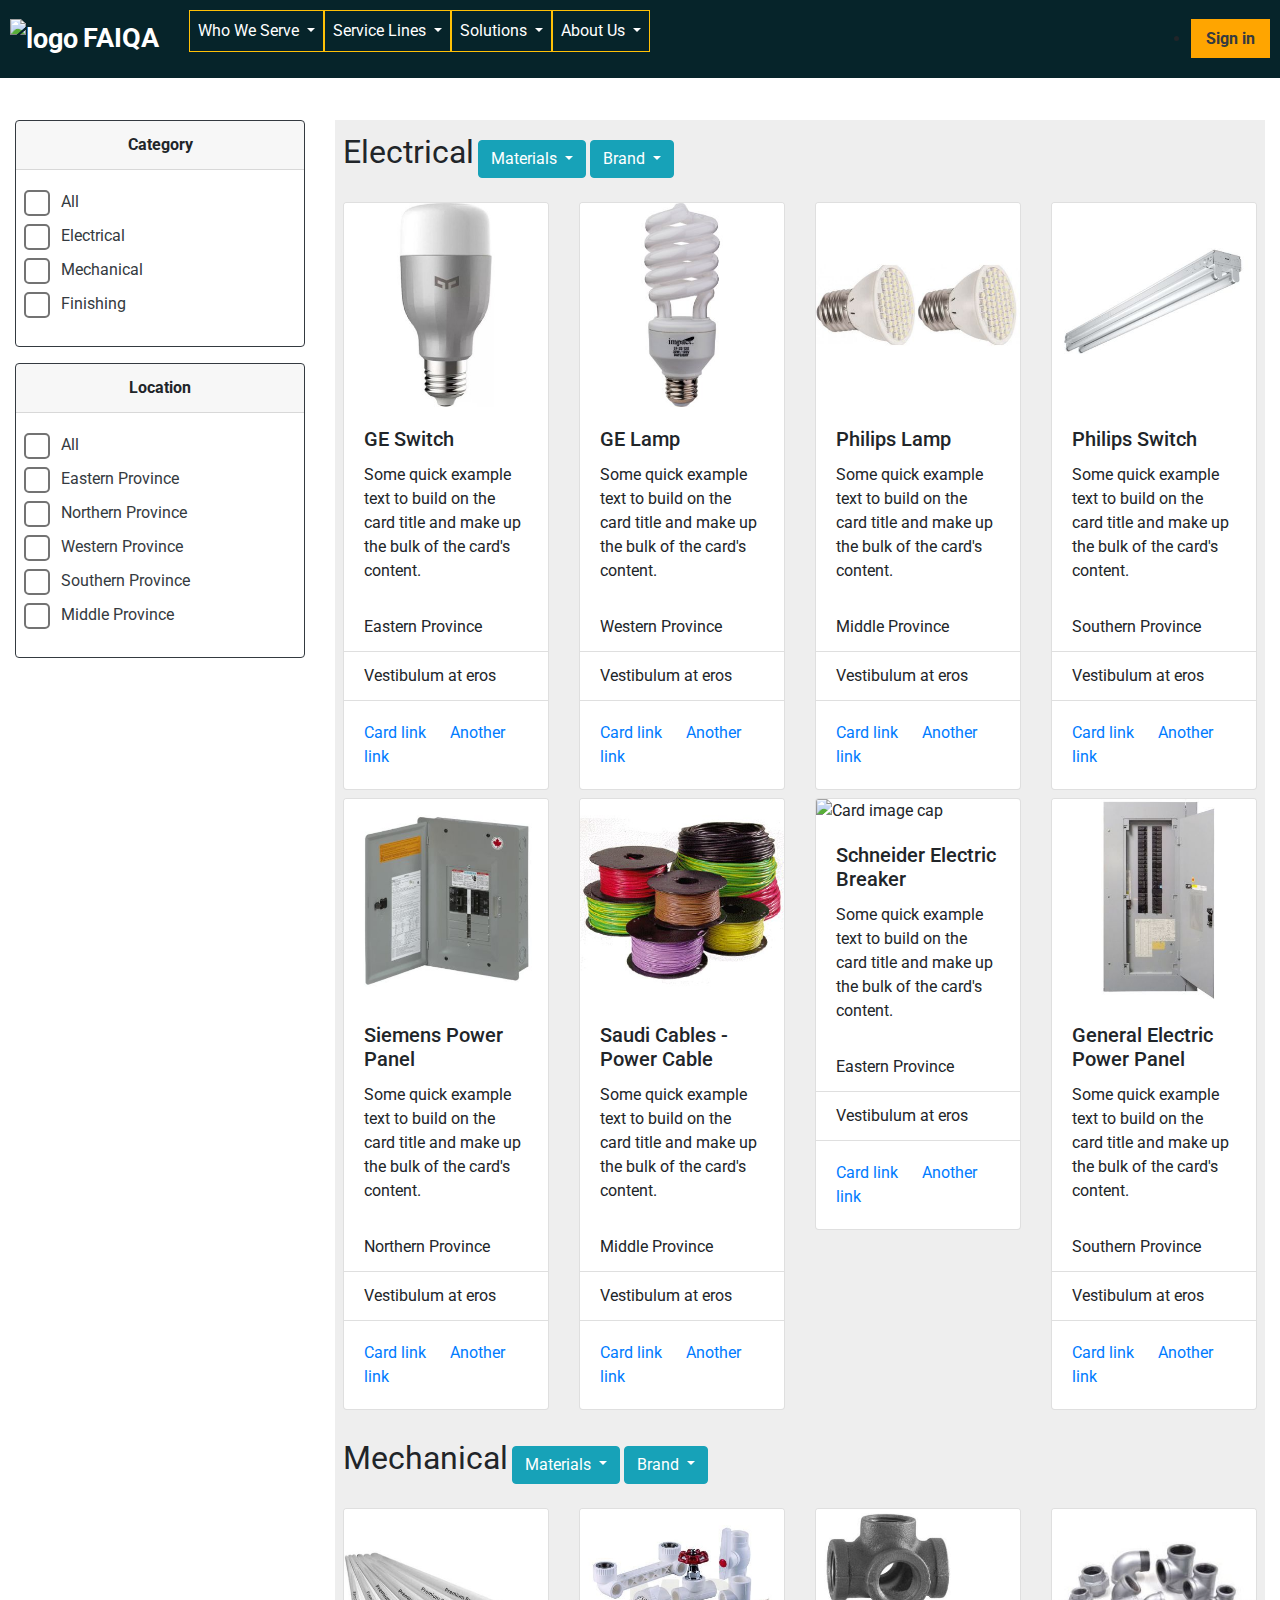
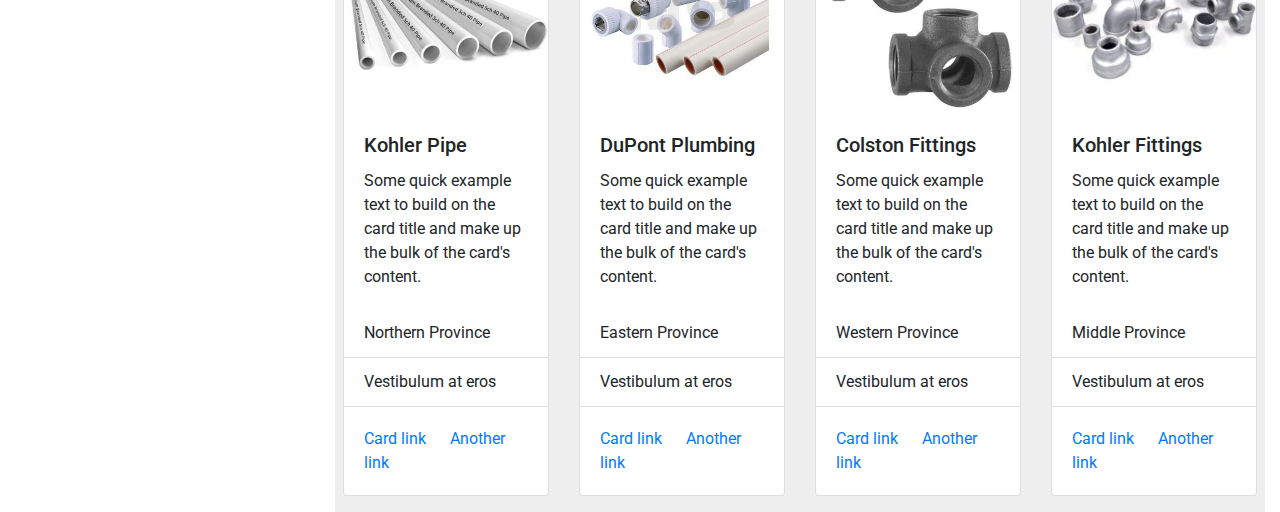
==== commit 7edead1a: "added mechanical materials filtering" ====
--- a/materials.html
+++ b/materials.html
@@ -49,7 +49,7 @@
             Solutions
           </a>
             <div class="dropdown-menu" aria-labelledby="navbarDropdownMenuLink">
-              <a class="dropdown-item" href="#">Materials & Equipment<br>Marketplace</a>
+              <a class="dropdown-item" href="materials.html">Materials & Equipment<br>Marketplace</a>
               <a class="dropdown-item" href="vendors.html">Vendors & Service Providers<br>Marketplace</a>
               <a class="dropdown-item" href="#">Contractors Marketplace</a>
             </div>
@@ -72,8 +72,6 @@
     </nav>
 <!-- ///////////////////////////////// END NAVIGATION BAR //////////////////////////////////// -->
 
-<!-- //////////////////////////////////// START PAGE CONTENT ////////////////////////////////////// -->
-
 <!-- //////////////////////////////// START CATEGORY FILTERING MENUS /////////////////////////////////// -->
     <div class="container-fluid" style="margin-top: 120px;">
       <div class="row">
@@ -193,6 +191,24 @@
                       Switches
                     </label>
                   </div>
+                  <div class="form-check">
+                    <input type="checkbox" class="form-check-input" id="breakersMaterialsCheckbox">
+                    <label class="form-check-label" for="BreakersMaterialsCheckbox">
+                      Breakers
+                    </label>
+                  </div>
+                  <div class="form-check">
+                    <input type="checkbox" class="form-check-input" id="powerPanelsMaterialsCheckbox">
+                    <label class="form-check-label" for="powerPanelsMaterialsCheckbox">
+                      Power Panels
+                    </label>
+                  </div>
+                  <div class="form-check">
+                    <input type="checkbox" class="form-check-input" id="powerCablesMaterialsCheckbox">
+                    <label class="form-check-label" for="powerCablesMaterialsCheckbox">
+                      Power Cables
+                    </label>
+                  </div>
                 </form>
               </div>
             </div>
@@ -206,15 +222,15 @@
               <div class="dropdown-menu">
                 <form class="px-4 py-3">
                   <div class="form-check">
-                    <input type="checkbox" class="form-check-input" id="allBrandsCheckbox">
-                    <label class="form-check-label" for="allBrandsCheckbox">
+                    <input type="checkbox" class="form-check-input" id="allElectricalBrandsCheckbox">
+                    <label class="form-check-label" for="allElectricalBrandsCheckbox">
                       All
                     </label>
                   </div>
                   <div class="form-check">
                     <input type="checkbox" class="form-check-input" id="geBrandsCheckbox">
                     <label class="form-check-label" for="geBrandsCheckbox">
-                      GE
+                      General Electric
                     </label>
                   </div>
                   <div class="form-check">
@@ -223,6 +239,24 @@
                       Philips
                     </label>
                   </div>
+                  <div class="form-check">
+                    <input type="checkbox" class="form-check-input" id="siemensBrandsCheckbox">
+                    <label class="form-check-label" for="siemensBrandsCheckbox">
+                      Siemens
+                    </label>
+                  </div>
+                  <div class="form-check">
+                    <input type="checkbox" class="form-check-input" id="schneiderBrandsCheckbox">
+                    <label class="form-check-label" for="schneiderBrandsCheckbox">
+                      Schneider Electric
+                    </label>
+                  </div>
+                  <div class="form-check">
+                    <input type="checkbox" class="form-check-input" id="saudiCablesBrandsCheckbox">
+                    <label class="form-check-label" for="saudiCablesBrandsCheckbox">
+                      Saudi Cables
+                    </label>
+                  </div>
                 </form>
               </div>
             </div>
@@ -230,66 +264,134 @@
 
 <!-- //////////////////////////////////// START ELECTRICAL PRODUCTS CARDS ////////////////////////////////////// -->
             <div class="row mt-4">
-              <div class="col-sm-12 col-md-6 col-lg-3 material ge switch">
-                <div class="card w-100" style="width: 18rem;">
-                  <img class="card-img-top" src="images\electrical\lamps\lamp1.jpg" alt="Card image cap">
+              <div class="col-sm-12 col-md-6 col-lg-3 east electricalMaterial ge switch">
+                <div class="card w-100 mb-2" style="width: 18rem;">
+                  <img class="card-img-top" src="images\electrical\lamp1.jpg" alt="Card image cap">
                   <div class="card-body">
                     <h5 class="card-title">GE Switch</h5>
                     <p class="card-text">Some quick example text to build on the card title and make up the bulk of the card's content.</p>
                   </div>
                   <ul class="list-group list-group-flush">
-                    <li class="list-group-item">Dapibus ac facilisis in</li>
-                    <li class="list-group-item">Vestibulum at eros</li>
-                  </ul>
-                  <div class="card-body">
-                    <a href="#" class="card-link">Card link</a>
-                    <a href="#" class="card-link">Another link</a>
-                  </div>
-                </div>
-              </div>
-              <div class="col-sm-12 col-md-6 col-lg-3 material ge lamp">
-                <div class="card w-100" style="width: 18rem;">
-                  <img class="card-img-top" src="images\electrical\lamps\lamp2.jpg" alt="Card image cap">
+                    <li class="list-group-item">Eastern Province</li>
+                    <li class="list-group-item">Vestibulum at eros</li>
+                  </ul>
+                  <div class="card-body">
+                    <a href="#" class="card-link">Card link</a>
+                    <a href="#" class="card-link">Another link</a>
+                  </div>
+                </div>
+              </div>
+              <div class="col-sm-12 col-md-6 col-lg-3 west electricalMaterial ge lamp">
+                <div class="card w-100 mb-2" style="width: 18rem;">
+                  <img class="card-img-top" src="images\electrical\lamp2.jpg" alt="Card image cap">
                   <div class="card-body">
                     <h5 class="card-title">GE Lamp</h5>
                     <p class="card-text">Some quick example text to build on the card title and make up the bulk of the card's content.</p>
                   </div>
                   <ul class="list-group list-group-flush">
-                    <li class="list-group-item">Dapibus ac facilisis in</li>
-                    <li class="list-group-item">Vestibulum at eros</li>
-                  </ul>
-                  <div class="card-body">
-                    <a href="#" class="card-link">Card link</a>
-                    <a href="#" class="card-link">Another link</a>
-                  </div>
-                </div>
-              </div>
-              <div class="col-sm-12 col-md-6 col-lg-3 material philips lamp">
-                <div class="card w-100" style="width: 18rem;">
-                  <img class="card-img-top" src="images\electrical\lamps\lamp3.jpg" alt="Card image cap">
+                    <li class="list-group-item">Western Province</li>
+                    <li class="list-group-item">Vestibulum at eros</li>
+                  </ul>
+                  <div class="card-body">
+                    <a href="#" class="card-link">Card link</a>
+                    <a href="#" class="card-link">Another link</a>
+                  </div>
+                </div>
+              </div>
+              <div class="col-sm-12 col-md-6 col-lg-3 middle electricalMaterial philips lamp">
+                <div class="card w-100 mb-2" style="width: 18rem;">
+                  <img class="card-img-top" src="images\electrical\lamp3.jpg" alt="Card image cap">
                   <div class="card-body">
                     <h5 class="card-title">Philips Lamp</h5>
                     <p class="card-text">Some quick example text to build on the card title and make up the bulk of the card's content.</p>
                   </div>
                   <ul class="list-group list-group-flush">
-                    <li class="list-group-item">Dapibus ac facilisis in</li>
-                    <li class="list-group-item">Vestibulum at eros</li>
-                  </ul>
-                  <div class="card-body">
-                    <a href="#" class="card-link">Card link</a>
-                    <a href="#" class="card-link">Another link</a>
-                  </div>
-                </div>
-              </div>
-              <div class="col-sm-12 col-md-6 col-lg-3 material philips switch">
-                <div class="card w-100" style="width: 18rem;">
-                  <img class="card-img-top" src="images\electrical\lamps\lamp4.jpg" alt="Card image cap">
+                    <li class="list-group-item">Middle Province</li>
+                    <li class="list-group-item">Vestibulum at eros</li>
+                  </ul>
+                  <div class="card-body">
+                    <a href="#" class="card-link">Card link</a>
+                    <a href="#" class="card-link">Another link</a>
+                  </div>
+                </div>
+              </div>
+              <div class="col-sm-12 col-md-6 col-lg-3 south electricalMaterial philips switch">
+                <div class="card w-100 mb-2" style="width: 18rem;">
+                  <img class="card-img-top" src="images\electrical\lamp4.jpg" alt="Card image cap">
                   <div class="card-body">
                     <h5 class="card-title">Philips Switch</h5>
                     <p class="card-text">Some quick example text to build on the card title and make up the bulk of the card's content.</p>
                   </div>
                   <ul class="list-group list-group-flush">
-                    <li class="list-group-item">Dapibus ac facilisis in</li>
+                    <li class="list-group-item">Southern Province</li>
+                    <li class="list-group-item">Vestibulum at eros</li>
+                  </ul>
+                  <div class="card-body">
+                    <a href="#" class="card-link">Card link</a>
+                    <a href="#" class="card-link">Another link</a>
+                  </div>
+                </div>
+              </div>
+              <div class="col-sm-12 col-md-6 col-lg-3 north electricalMaterial siemens powerPanel">
+                <div class="card w-100 mb-2" style="width: 18rem;">
+                  <img class="card-img-top" src="images\electrical\siemens_power_panel.jpg" alt="Card image cap">
+                  <div class="card-body">
+                    <h5 class="card-title">Siemens Power Panel</h5>
+                    <p class="card-text">Some quick example text to build on the card title and make up the bulk of the card's content.</p>
+                  </div>
+                  <ul class="list-group list-group-flush">
+                    <li class="list-group-item">Northern Province</li>
+                    <li class="list-group-item">Vestibulum at eros</li>
+                  </ul>
+                  <div class="card-body">
+                    <a href="#" class="card-link">Card link</a>
+                    <a href="#" class="card-link">Another link</a>
+                  </div>
+                </div>
+              </div>
+              <div class="col-sm-12 col-md-6 col-lg-3 middle electricalMaterial saudiCables powerCable">
+                <div class="card w-100 mb-2" style="width: 18rem;">
+                  <img class="card-img-top" src="images\electrical\Cable.jpg" alt="Card image cap">
+                  <div class="card-body">
+                    <h5 class="card-title">Saudi Cables - Power Cable</h5>
+                    <p class="card-text">Some quick example text to build on the card title and make up the bulk of the card's content.</p>
+                  </div>
+                  <ul class="list-group list-group-flush">
+                    <li class="list-group-item">Middle Province</li>
+                    <li class="list-group-item">Vestibulum at eros</li>
+                  </ul>
+                  <div class="card-body">
+                    <a href="#" class="card-link">Card link</a>
+                    <a href="#" class="card-link">Another link</a>
+                  </div>
+                </div>
+              </div>
+              <div class="col-sm-12 col-md-6 col-lg-3 east electricalMaterial schneider breaker">
+                <div class="card w-100 mb-2" style="width: 18rem;">
+                  <img class="card-img-top" src="images\electrical\Schneider_Electric_breaker.jpg" alt="Card image cap">
+                  <div class="card-body">
+                    <h5 class="card-title">Schneider Electric Breaker</h5>
+                    <p class="card-text">Some quick example text to build on the card title and make up the bulk of the card's content.</p>
+                  </div>
+                  <ul class="list-group list-group-flush">
+                    <li class="list-group-item">Eastern Province</li>
+                    <li class="list-group-item">Vestibulum at eros</li>
+                  </ul>
+                  <div class="card-body">
+                    <a href="#" class="card-link">Card link</a>
+                    <a href="#" class="card-link">Another link</a>
+                  </div>
+                </div>
+              </div>
+              <div class="col-sm-12 col-md-6 col-lg-3 south electricalMaterial ge powerPanel">
+                <div class="card w-100 mb-2" style="width: 18rem;">
+                  <img class="card-img-top" src="images\electrical\GE_Power_Panel.jpg" alt="Card image cap">
+                  <div class="card-body">
+                    <h5 class="card-title">General Electric Power Panel</h5>
+                    <p class="card-text">Some quick example text to build on the card title and make up the bulk of the card's content.</p>
+                  </div>
+                  <ul class="list-group list-group-flush">
+                    <li class="list-group-item">Southern Province</li>
                     <li class="list-group-item">Vestibulum at eros</li>
                   </ul>
                   <div class="card-body">
@@ -299,11 +401,161 @@
                 </div>
               </div>
             </div>
-<!-- //////////////////////////////////// END PRODUCT CARDS ////////////////////////////////////// -->
+<!-- /////////////////////////////// END ELECTRICAL PRODUCTS MAIN CARD /////////////////////////////-->
           </div>
+
+<!-- /////////////////////////////// START MECHANICAL PRODUCTS MAIN CARD /////////////////////////////-->
+          <div class="p-2 mw-100" style="background-color: #eeeeee">
+            <span style="font-size: 2rem;">Mechanical</span>
+  <!-- ///////////////////////////////// START MATERIALS FILTERING MENUS /////////////////////////////////// -->
+              <div class="btn-group">
+                <button type="button" class="btn btn-info dropdown-toggle" data-toggle="dropdown" aria-haspopup="true" aria-expanded="false">
+                  Materials
+                </button>
+                <div class="dropdown-menu">
+                  <form class="px-4 py-3">
+                    <div class="form-check">
+                      <input type="checkbox" class="form-check-input" id="allMechanicalMaterialsCheckbox">
+                      <label class="form-check-label" for="allMechanicalMaterialsCheckbox">
+                        All
+                      </label>
+                    </div>
+                    <div class="form-check">
+                      <input type="checkbox" class="form-check-input" id="pipesMaterialsCheckbox">
+                      <label class="form-check-label" for="pipesMaterialsCheckbox">
+                        Pipes
+                      </label>
+                    </div>
+                    <div class="form-check">
+                      <input type="checkbox" class="form-check-input" id="plumbingMaterialsCheckbox">
+                      <label class="form-check-label" for="plumbingMaterialsCheckbox">
+                        Plumbing
+                      </label>
+                    </div>
+                    <div class="form-check">
+                      <input type="checkbox" class="form-check-input" id="fittingsMaterialsCheckbox">
+                      <label class="form-check-label" for="fittingsMaterialsCheckbox">
+                        Fittings
+                      </label>
+                    </div>
+                  </form>
+                </div>
+              </div>
+  <!-- ///////////////////////////////// END MATERIALS FILTERING MENUS /////////////////////////////////// -->
+
+  <!-- ////////////////////////////// START BRANDS FILTERING MENUS //////////////////////////////// -->
+             <div class="btn-group">
+                <button type="button" class="btn btn-info dropdown-toggle" data-toggle="dropdown" aria-haspopup="true" aria-expanded="false">
+                  Brand
+                </button>
+                <div class="dropdown-menu">
+                  <form class="px-4 py-3">
+                    <div class="form-check">
+                      <input type="checkbox" class="form-check-input" id="allMechanicalBrandsCheckbox">
+                      <label class="form-check-label" for="allMechanicalBrandsCheckbox">
+                        All
+                      </label>
+                    </div>
+                    <div class="form-check">
+                      <input type="checkbox" class="form-check-input" id="duPontBrandsCheckbox">
+                      <label class="form-check-label" for="duPontBrandsCheckbox">
+                        DuPont
+                      </label>
+                    </div>
+                    <div class="form-check">
+                      <input type="checkbox" class="form-check-input" id="colstonBrandsCheckbox">
+                      <label class="form-check-label" for="colstonBrandsCheckbox">
+                        Colston
+                      </label>
+                    </div>
+                    <div class="form-check">
+                      <input type="checkbox" class="form-check-input" id="kohlerBrandsCheckbox">
+                      <label class="form-check-label" for="kohlerBrandsCheckbox">
+                        kohler
+                      </label>
+                    </div>
+                  </form>
+                </div>
+              </div>
+  <!-- ////////////////////////////// END BRANDS FILTERING MENUS //////////////////////////////// -->
+
+  <!-- //////////////////////////////////// START ELECTRICAL PRODUCTS CARDS ////////////////////////////////////// -->
+              <div class="row mt-4">
+                <div class="col-sm-12 col-md-6 col-lg-3 north mechanicalMaterial kohler pipe">
+                  <div class="card w-100 mb-2" style="width: 18rem;">
+                    <img class="card-img-top" src="images\mechanical\pipes1.jpg" alt="Card image cap">
+                    <div class="card-body">
+                      <h5 class="card-title">Kohler Pipe</h5>
+                      <p class="card-text">Some quick example text to build on the card title and make up the bulk of the card's content.</p>
+                    </div>
+                    <ul class="list-group list-group-flush">
+                      <li class="list-group-item">Northern Province</li>
+                      <li class="list-group-item">Vestibulum at eros</li>
+                    </ul>
+                    <div class="card-body">
+                      <a href="#" class="card-link">Card link</a>
+                      <a href="#" class="card-link">Another link</a>
+                    </div>
+                  </div>
+                </div>
+                <div class="col-sm-12 col-md-6 col-lg-3 east mechanicalMaterial dupont plumbing">
+                  <div class="card w-100 mb-2" style="width: 18rem;">
+                    <img class="card-img-top" src="images\mechanical\plumbing1.jpg" alt="Card image cap">
+                    <div class="card-body">
+                      <h5 class="card-title">DuPont Plumbing</h5>
+                      <p class="card-text">Some quick example text to build on the card title and make up the bulk of the card's content.</p>
+                    </div>
+                    <ul class="list-group list-group-flush">
+                      <li class="list-group-item">Eastern Province</li>
+                      <li class="list-group-item">Vestibulum at eros</li>
+                    </ul>
+                    <div class="card-body">
+                      <a href="#" class="card-link">Card link</a>
+                      <a href="#" class="card-link">Another link</a>
+                    </div>
+                  </div>
+                </div>
+                <div class="col-sm-12 col-md-6 col-lg-3 west mechanicalMaterial colston fitting">
+                  <div class="card w-100 mb-2" style="width: 18rem;">
+                    <img class="card-img-top" src="images\mechanical\fittings1.jpg" alt="Card image cap">
+                    <div class="card-body">
+                      <h5 class="card-title">Colston Fittings</h5>
+                      <p class="card-text">Some quick example text to build on the card title and make up the bulk of the card's content.</p>
+                    </div>
+                    <ul class="list-group list-group-flush">
+                      <li class="list-group-item">Western Province</li>
+                      <li class="list-group-item">Vestibulum at eros</li>
+                    </ul>
+                    <div class="card-body">
+                      <a href="#" class="card-link">Card link</a>
+                      <a href="#" class="card-link">Another link</a>
+                    </div>
+                  </div>
+                </div>
+                <div class="col-sm-12 col-md-6 col-lg-3 middle mechanicalMaterial kohler fitting">
+                  <div class="card w-100 mb-2" style="width: 18rem;">
+                    <img class="card-img-top" src="images\mechanical\fittings2.jpg" alt="Card image cap">
+                    <div class="card-body">
+                      <h5 class="card-title">Kohler Fittings</h5>
+                      <p class="card-text">Some quick example text to build on the card title and make up the bulk of the card's content.</p>
+                    </div>
+                    <ul class="list-group list-group-flush">
+                      <li class="list-group-item">Middle Province</li>
+                      <li class="list-group-item">Vestibulum at eros</li>
+                    </ul>
+                    <div class="card-body">
+                      <a href="#" class="card-link">Card link</a>
+                      <a href="#" class="card-link">Another link</a>
+                    </div>
+                  </div>
+                </div>
+                <!-- //////////// fffffffffffff /////// -->
+              </div>
+            </div>
+<!-- /////////////////////////////// END MECHANICAL PRODUCTS MAIN CARD /////////////////////////////-->
         </div>
-<!-- /////////////////////////////// END ELECTRICAL PRODUCTS MAIN CARD /////////////////////////////-->
-<!-- //////////////////////////////////// END PAGE CONTENT ////////////////////////////////////// -->
+<!-- /////////////////////////////// END ALL PRODUCTS MAIN CONTAINER  /////////////////////////////-->
+
 
     <!-- JavaScript Bootstrap Links -->
     <!-- <script src="zenscroll-latest\zenscroll-min.js"></script> -->
@@ -311,12 +563,10 @@
     <script src="https://cdn.jsdelivr.net/npm/popper.js@1.16.0/dist/umd/popper.min.js" integrity="sha384-Q6E9RHvbIyZFJoft+2mJbHaEWldlvI9IOYy5n3zV9zzTtmI3UksdQRVvoxMfooAo" crossorigin="anonymous"></script>
     <script src="https://stackpath.bootstrapcdn.com/bootstrap/4.4.1/js/bootstrap.min.js" integrity="sha384-wfSDF2E50Y2D1uUdj0O3uMBJnjuUD4Ih7YwaYd1iqfktj0Uod8GCExl3Og8ifwB6" crossorigin="anonymous"></script>
 
-    <script type="text/javascript">
-    document.querySelector(".signin").addEventListener("click", function(){
-      document.querySelector(".signin").classLst.add("dim");
-      setTimeout(function(){document.querySelector(".signin").classList.remove("dim");}, 150);
-    });
+    <script src="script.js" type="text/javascript"></script>
+    <script src="electricalFilter.js" type="text/javascript"></script>
+    <script src="mechanicalFilter.js" type="text/javascript">
+
     </script>
-    <script src="electricalFilter.js" type="text/javascript"></script>
   </body>
 </html>
--- a/styles.css
+++ b/styles.css
@@ -97,7 +97,22 @@
 }
 /* ////////////////////// END "Categories & Locations Filters-Larger Bootstrap Checkbox CSS Code" //////////////////// */
 
-@media screen and (min-width: 768px) {
+/* //////////////////////// START INCREASE CHECKBOX SIZE ////////////////////////////// */
+.custom-checkbox .custom-control-input:checked ~ .custom-control-label::before {
+  background-color: #0ccce4;
+}
+input[type=checkbox]
+{
+  /* Double-sized Checkboxes */
+  -ms-transform: scale(2); /* IE */
+  -moz-transform: scale(2); /* FF */
+  -webkit-transform: scale(2); /* Safari and Chrome */
+  -o-transform: scale(2); /* Opera */
+  padding: 10px;
+  margin-bottom: 5px;
+ }
+/* //////////////////////// END INCREASE CHECKBOX SIZE ////////////////////////////// */
+
   .vendorsContainer{
     margin: 100px;
   }
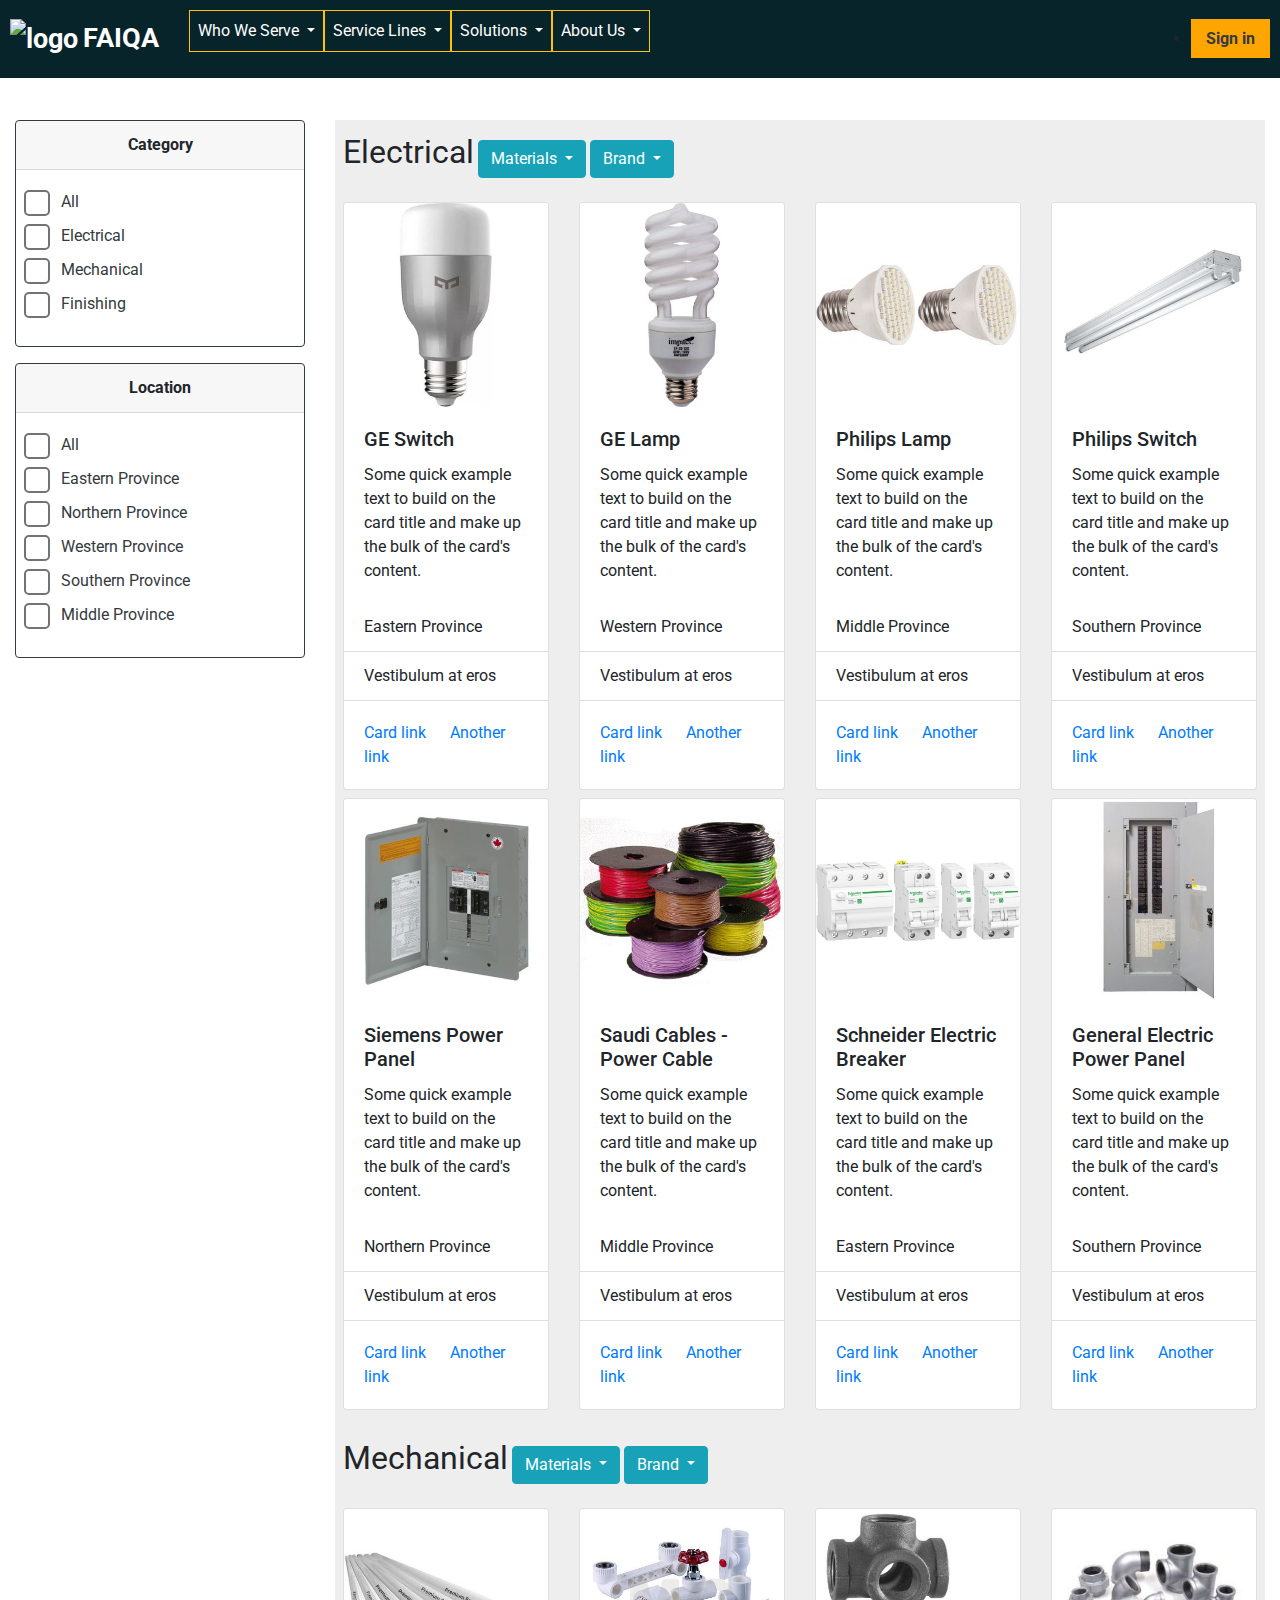
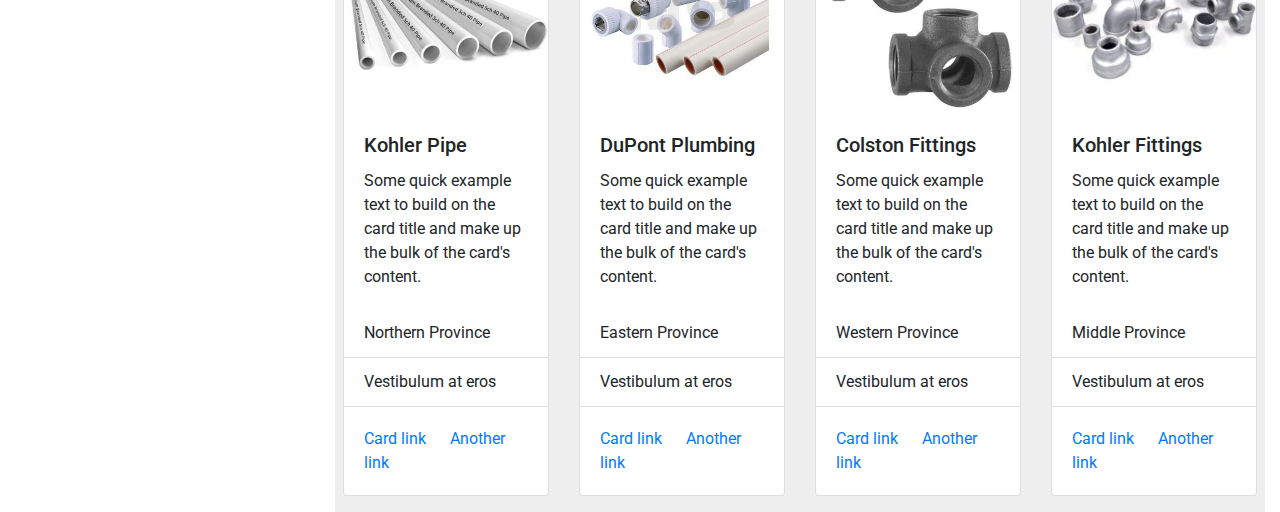
==== commit 77777588: "Update materials.html" ====
--- a/materials.html
+++ b/materials.html
@@ -368,7 +368,7 @@
               </div>
               <div class="col-sm-12 col-md-6 col-lg-3 east electricalMaterial schneider breaker">
                 <div class="card w-100 mb-2" style="width: 18rem;">
-                  <img class="card-img-top" src="images\electrical\Schneider_Electric_breaker.jpg" alt="Card image cap">
+                  <img class="card-img-top" src="images\electrical\Schneider_Electric_breaker.JPG" alt="Card image cap">
                   <div class="card-body">
                     <h5 class="card-title">Schneider Electric Breaker</h5>
                     <p class="card-text">Some quick example text to build on the card title and make up the bulk of the card's content.</p>
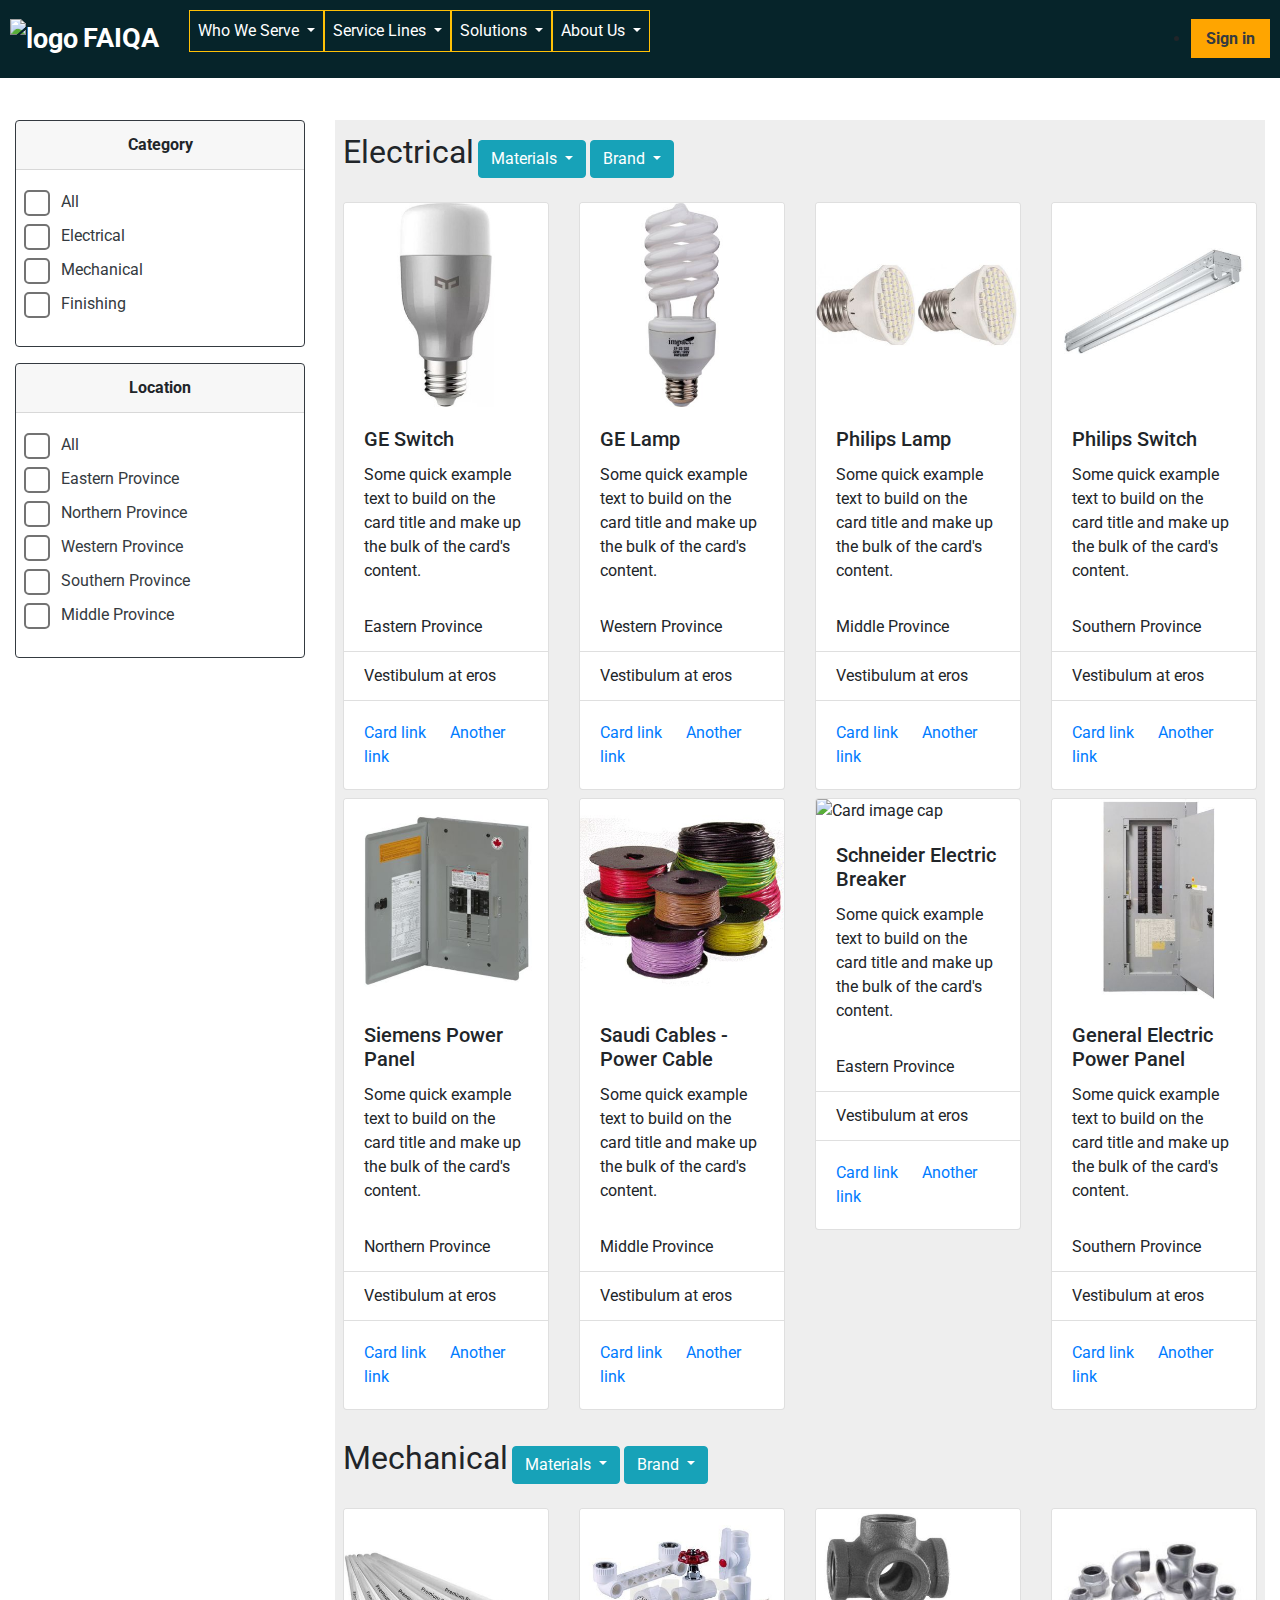
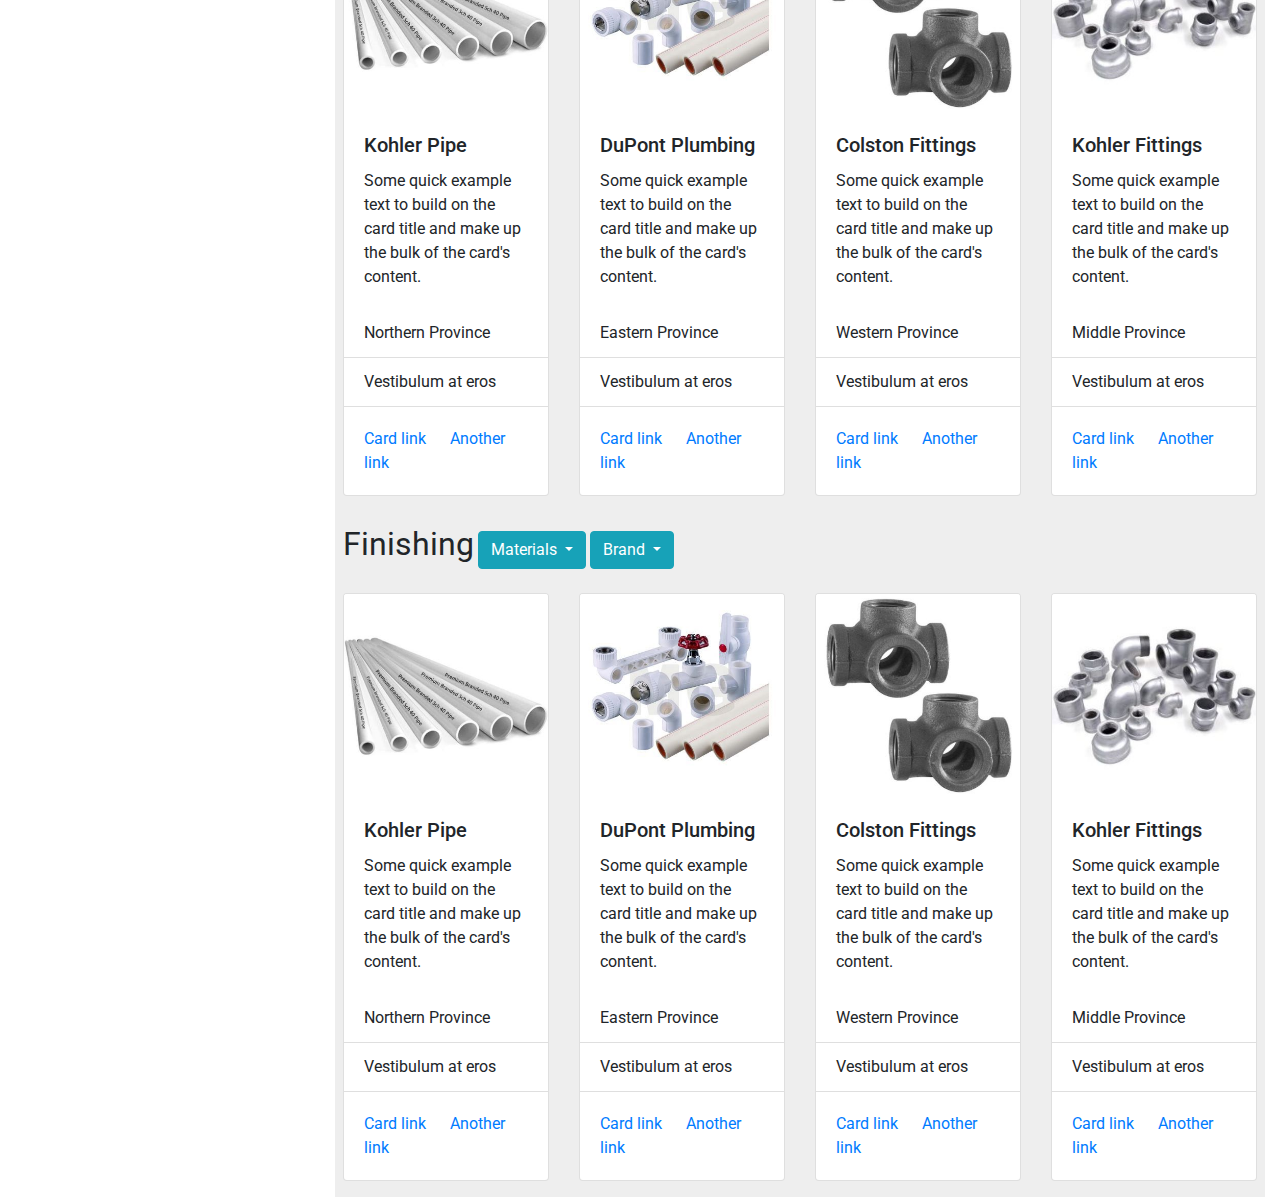
==== commit 26cc4198: "Update materials.html" ====
--- a/materials.html
+++ b/materials.html
@@ -164,7 +164,7 @@
 
 <!-- /////////////////////////////// START ELECTRICAL PRODUCTS MAIN CARD /////////////////////////////-->
       <div class="col-sm-12 col-md-9 col-lg-9">
-        <div class="p-2 mw-100" style="background-color: #eeeeee">
+        <div class="p-2 mw-100 category electricalCategory" style="background-color: #eeeeee">
           <span style="font-size: 2rem;">Electrical</span>
 <!-- ///////////////////////////////// START MATERIALS FILTERING MENUS /////////////////////////////////// -->
             <div class="btn-group">
@@ -368,7 +368,7 @@
               </div>
               <div class="col-sm-12 col-md-6 col-lg-3 east electricalMaterial schneider breaker">
                 <div class="card w-100 mb-2" style="width: 18rem;">
-                  <img class="card-img-top" src="images\electrical\Schneider_Electric_breaker.JPG" alt="Card image cap">
+                  <img class="card-img-top" src="images\electrical\Schneider_Electric_breaker.jpg" alt="Card image cap">
                   <div class="card-body">
                     <h5 class="card-title">Schneider Electric Breaker</h5>
                     <p class="card-text">Some quick example text to build on the card title and make up the bulk of the card's content.</p>
@@ -405,9 +405,9 @@
           </div>
 
 <!-- /////////////////////////////// START MECHANICAL PRODUCTS MAIN CARD /////////////////////////////-->
-          <div class="p-2 mw-100" style="background-color: #eeeeee">
+          <div class="p-2 mw-100 category mechanicalCategory" style="background-color: #eeeeee">
             <span style="font-size: 2rem;">Mechanical</span>
-  <!-- ///////////////////////////////// START MATERIALS FILTERING MENUS /////////////////////////////////// -->
+  <!-- ///////////////////////////////// START MECHANICAL MATERIALS FILTERING MENUS /////////////////////////////////// -->
               <div class="btn-group">
                 <button type="button" class="btn btn-info dropdown-toggle" data-toggle="dropdown" aria-haspopup="true" aria-expanded="false">
                   Materials
@@ -441,9 +441,9 @@
                   </form>
                 </div>
               </div>
-  <!-- ///////////////////////////////// END MATERIALS FILTERING MENUS /////////////////////////////////// -->
-
-  <!-- ////////////////////////////// START BRANDS FILTERING MENUS //////////////////////////////// -->
+  <!-- ///////////////////////////////// END MECHANICAL MATERIALS FILTERING MENUS /////////////////////////////////// -->
+
+  <!-- ////////////////////////////// START MECHANICAL BRANDS FILTERING MENUS //////////////////////////////// -->
              <div class="btn-group">
                 <button type="button" class="btn btn-info dropdown-toggle" data-toggle="dropdown" aria-haspopup="true" aria-expanded="false">
                   Brand
@@ -477,9 +477,9 @@
                   </form>
                 </div>
               </div>
-  <!-- ////////////////////////////// END BRANDS FILTERING MENUS //////////////////////////////// -->
-
-  <!-- //////////////////////////////////// START ELECTRICAL PRODUCTS CARDS ////////////////////////////////////// -->
+  <!-- ////////////////////////////// END MECHANICAL BRANDS FILTERING MENUS //////////////////////////////// -->
+
+  <!-- //////////////////////////////////// START MECHANICAL PRODUCTS CARDS ////////////////////////////////////// -->
               <div class="row mt-4">
                 <div class="col-sm-12 col-md-6 col-lg-3 north mechanicalMaterial kohler pipe">
                   <div class="card w-100 mb-2" style="width: 18rem;">
@@ -549,11 +549,161 @@
                     </div>
                   </div>
                 </div>
-                <!-- //////////// fffffffffffff /////// -->
               </div>
             </div>
 <!-- /////////////////////////////// END MECHANICAL PRODUCTS MAIN CARD /////////////////////////////-->
-        </div>
+<!-- /////////////////////////////// END MECHANICAL PRODUCTS MAIN CARD /////////////////////////////-->
+
+<!-- /////////////////////////////// START FINISHING PRODUCTS MAIN CARD /////////////////////////////-->
+          <div class="p-2 mw-100 category finishingCategory" style="background-color: #eeeeee">
+            <span style="font-size: 2rem;">Finishing</span>
+  <!-- ///////////////////////////////// START FINISHING MATERIALS FILTERING MENUS /////////////////////////////////// -->
+              <div class="btn-group">
+                <button type="button" class="btn btn-info dropdown-toggle" data-toggle="dropdown" aria-haspopup="true" aria-expanded="false">
+                  Materials
+                </button>
+                <div class="dropdown-menu">
+                  <form class="px-4 py-3">
+                    <div class="form-check">
+                      <input type="checkbox" class="form-check-input" id="allMechanicalMaterialsCheckbox">
+                      <label class="form-check-label" for="allMechanicalMaterialsCheckbox">
+                        All
+                      </label>
+                    </div>
+                    <div class="form-check">
+                      <input type="checkbox" class="form-check-input" id="pipesMaterialsCheckbox">
+                      <label class="form-check-label" for="pipesMaterialsCheckbox">
+                        Pipes
+                      </label>
+                    </div>
+                    <div class="form-check">
+                      <input type="checkbox" class="form-check-input" id="plumbingMaterialsCheckbox">
+                      <label class="form-check-label" for="plumbingMaterialsCheckbox">
+                        Plumbing
+                      </label>
+                    </div>
+                    <div class="form-check">
+                      <input type="checkbox" class="form-check-input" id="fittingsMaterialsCheckbox">
+                      <label class="form-check-label" for="fittingsMaterialsCheckbox">
+                        Fittings
+                      </label>
+                    </div>
+                  </form>
+                </div>
+              </div>
+  <!-- ///////////////////////////////// END MECHANICAL MATERIALS FILTERING MENUS /////////////////////////////////// -->
+
+  <!-- ////////////////////////////// START MECHANICAL BRANDS FILTERING MENUS //////////////////////////////// -->
+             <div class="btn-group">
+                <button type="button" class="btn btn-info dropdown-toggle" data-toggle="dropdown" aria-haspopup="true" aria-expanded="false">
+                  Brand
+                </button>
+                <div class="dropdown-menu">
+                  <form class="px-4 py-3">
+                    <div class="form-check">
+                      <input type="checkbox" class="form-check-input" id="allMechanicalBrandsCheckbox">
+                      <label class="form-check-label" for="allMechanicalBrandsCheckbox">
+                        All
+                      </label>
+                    </div>
+                    <div class="form-check">
+                      <input type="checkbox" class="form-check-input" id="duPontBrandsCheckbox">
+                      <label class="form-check-label" for="duPontBrandsCheckbox">
+                        DuPont
+                      </label>
+                    </div>
+                    <div class="form-check">
+                      <input type="checkbox" class="form-check-input" id="colstonBrandsCheckbox">
+                      <label class="form-check-label" for="colstonBrandsCheckbox">
+                        Colston
+                      </label>
+                    </div>
+                    <div class="form-check">
+                      <input type="checkbox" class="form-check-input" id="kohlerBrandsCheckbox">
+                      <label class="form-check-label" for="kohlerBrandsCheckbox">
+                        kohler
+                      </label>
+                    </div>
+                  </form>
+                </div>
+              </div>
+  <!-- ////////////////////////////// END MECHANICAL BRANDS FILTERING MENUS //////////////////////////////// -->
+
+  <!-- //////////////////////////////////// START MECHANICAL PRODUCTS CARDS ////////////////////////////////////// -->
+              <div class="row mt-4">
+                <div class="col-sm-12 col-md-6 col-lg-3 north mechanicalMaterial kohler pipe">
+                  <div class="card w-100 mb-2" style="width: 18rem;">
+                    <img class="card-img-top" src="images\mechanical\pipes1.jpg" alt="Card image cap">
+                    <div class="card-body">
+                      <h5 class="card-title">Kohler Pipe</h5>
+                      <p class="card-text">Some quick example text to build on the card title and make up the bulk of the card's content.</p>
+                    </div>
+                    <ul class="list-group list-group-flush">
+                      <li class="list-group-item">Northern Province</li>
+                      <li class="list-group-item">Vestibulum at eros</li>
+                    </ul>
+                    <div class="card-body">
+                      <a href="#" class="card-link">Card link</a>
+                      <a href="#" class="card-link">Another link</a>
+                    </div>
+                  </div>
+                </div>
+                <div class="col-sm-12 col-md-6 col-lg-3 east mechanicalMaterial dupont plumbing">
+                  <div class="card w-100 mb-2" style="width: 18rem;">
+                    <img class="card-img-top" src="images\mechanical\plumbing1.jpg" alt="Card image cap">
+                    <div class="card-body">
+                      <h5 class="card-title">DuPont Plumbing</h5>
+                      <p class="card-text">Some quick example text to build on the card title and make up the bulk of the card's content.</p>
+                    </div>
+                    <ul class="list-group list-group-flush">
+                      <li class="list-group-item">Eastern Province</li>
+                      <li class="list-group-item">Vestibulum at eros</li>
+                    </ul>
+                    <div class="card-body">
+                      <a href="#" class="card-link">Card link</a>
+                      <a href="#" class="card-link">Another link</a>
+                    </div>
+                  </div>
+                </div>
+                <div class="col-sm-12 col-md-6 col-lg-3 west mechanicalMaterial colston fitting">
+                  <div class="card w-100 mb-2" style="width: 18rem;">
+                    <img class="card-img-top" src="images\mechanical\fittings1.jpg" alt="Card image cap">
+                    <div class="card-body">
+                      <h5 class="card-title">Colston Fittings</h5>
+                      <p class="card-text">Some quick example text to build on the card title and make up the bulk of the card's content.</p>
+                    </div>
+                    <ul class="list-group list-group-flush">
+                      <li class="list-group-item">Western Province</li>
+                      <li class="list-group-item">Vestibulum at eros</li>
+                    </ul>
+                    <div class="card-body">
+                      <a href="#" class="card-link">Card link</a>
+                      <a href="#" class="card-link">Another link</a>
+                    </div>
+                  </div>
+                </div>
+                <div class="col-sm-12 col-md-6 col-lg-3 middle mechanicalMaterial kohler fitting">
+                  <div class="card w-100 mb-2" style="width: 18rem;">
+                    <img class="card-img-top" src="images\mechanical\fittings2.jpg" alt="Card image cap">
+                    <div class="card-body">
+                      <h5 class="card-title">Kohler Fittings</h5>
+                      <p class="card-text">Some quick example text to build on the card title and make up the bulk of the card's content.</p>
+                    </div>
+                    <ul class="list-group list-group-flush">
+                      <li class="list-group-item">Middle Province</li>
+                      <li class="list-group-item">Vestibulum at eros</li>
+                    </ul>
+                    <div class="card-body">
+                      <a href="#" class="card-link">Card link</a>
+                      <a href="#" class="card-link">Another link</a>
+                    </div>
+                  </div>
+                </div>
+              </div>
+            </div>
+<!-- /////////////////////////////// END FINISHING PRODUCTS MAIN CARD /////////////////////////////-->
+<!-- /////////////////////////////// END FINISHING PRODUCTS MAIN CARD /////////////////////////////-->
+      </div>
 <!-- /////////////////////////////// END ALL PRODUCTS MAIN CONTAINER  /////////////////////////////-->
 
 
@@ -564,9 +714,8 @@
     <script src="https://stackpath.bootstrapcdn.com/bootstrap/4.4.1/js/bootstrap.min.js" integrity="sha384-wfSDF2E50Y2D1uUdj0O3uMBJnjuUD4Ih7YwaYd1iqfktj0Uod8GCExl3Og8ifwB6" crossorigin="anonymous"></script>
 
     <script src="script.js" type="text/javascript"></script>
+    <script src="categoryFilter.js" type="text/javascript"></script>
     <script src="electricalFilter.js" type="text/javascript"></script>
-    <script src="mechanicalFilter.js" type="text/javascript">
-
-    </script>
+    <script src="mechanicalFilter.js" type="text/javascript"></script>
   </body>
 </html>
